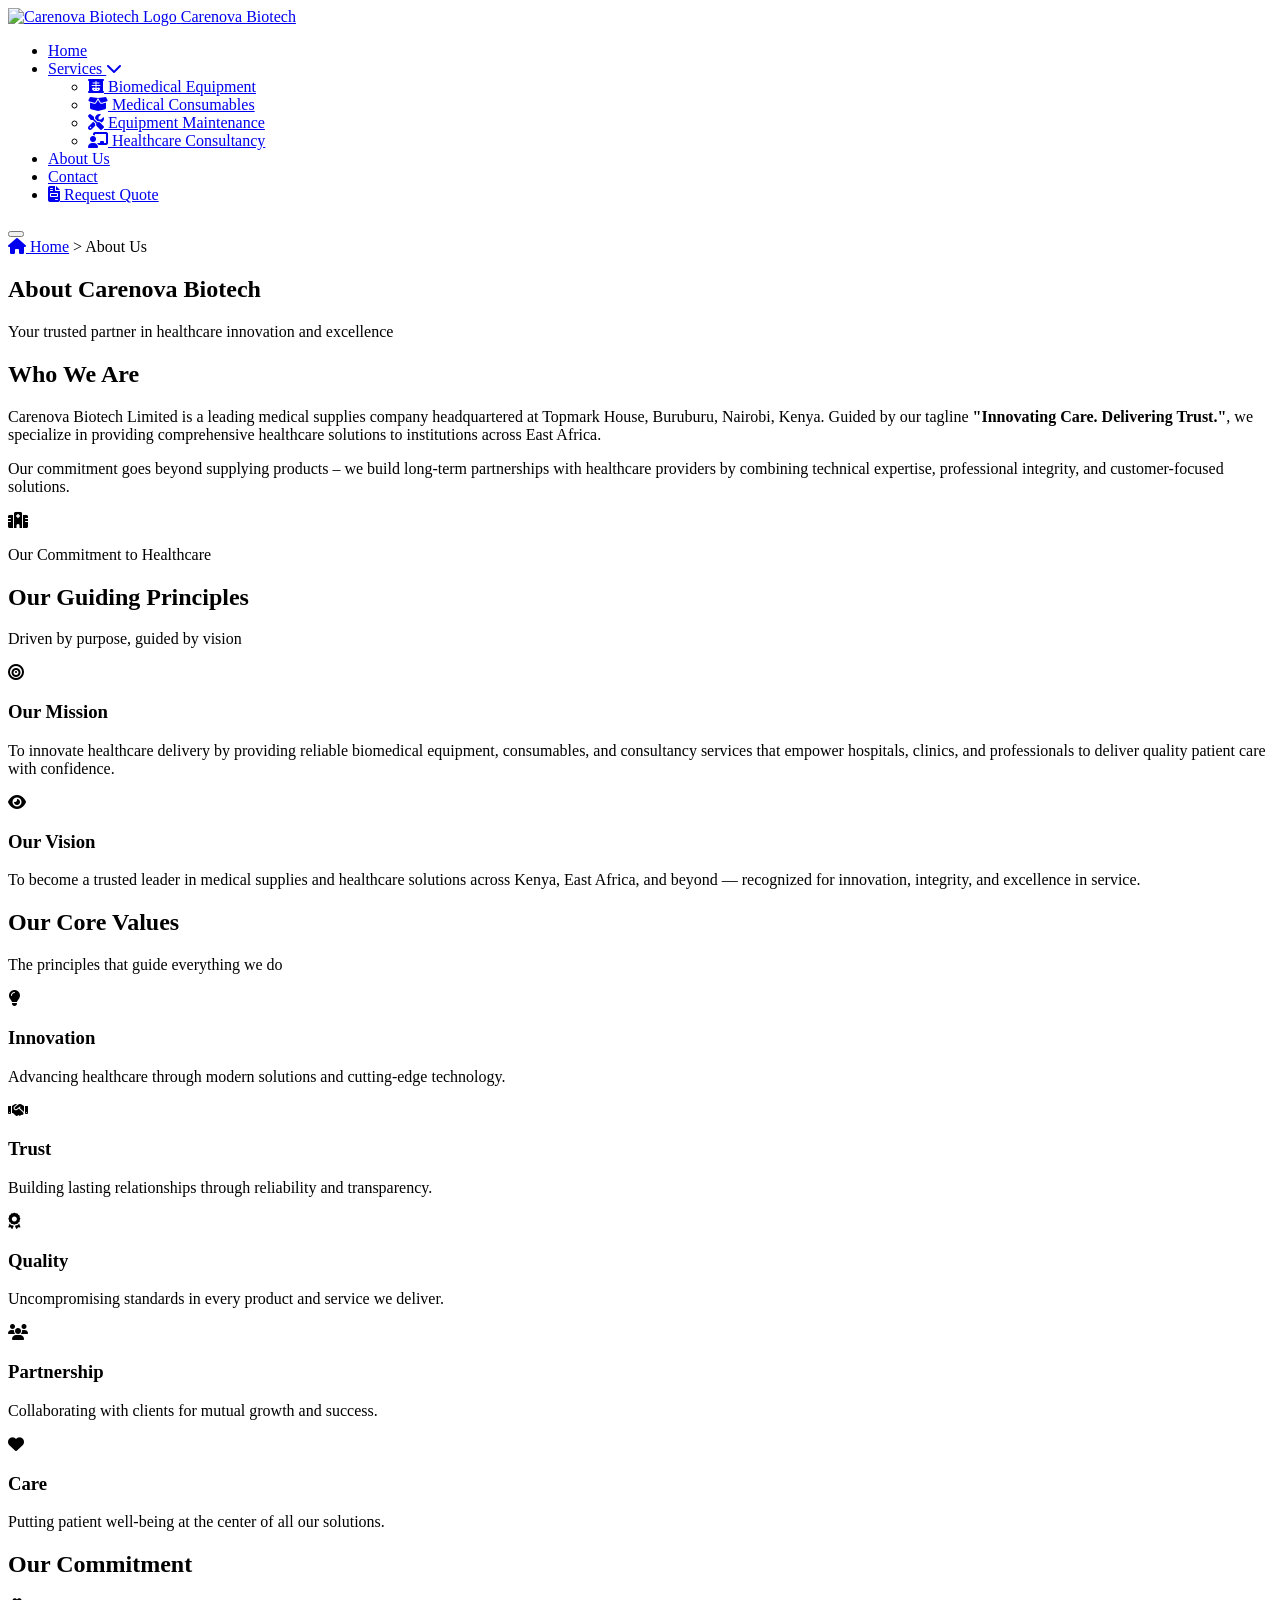
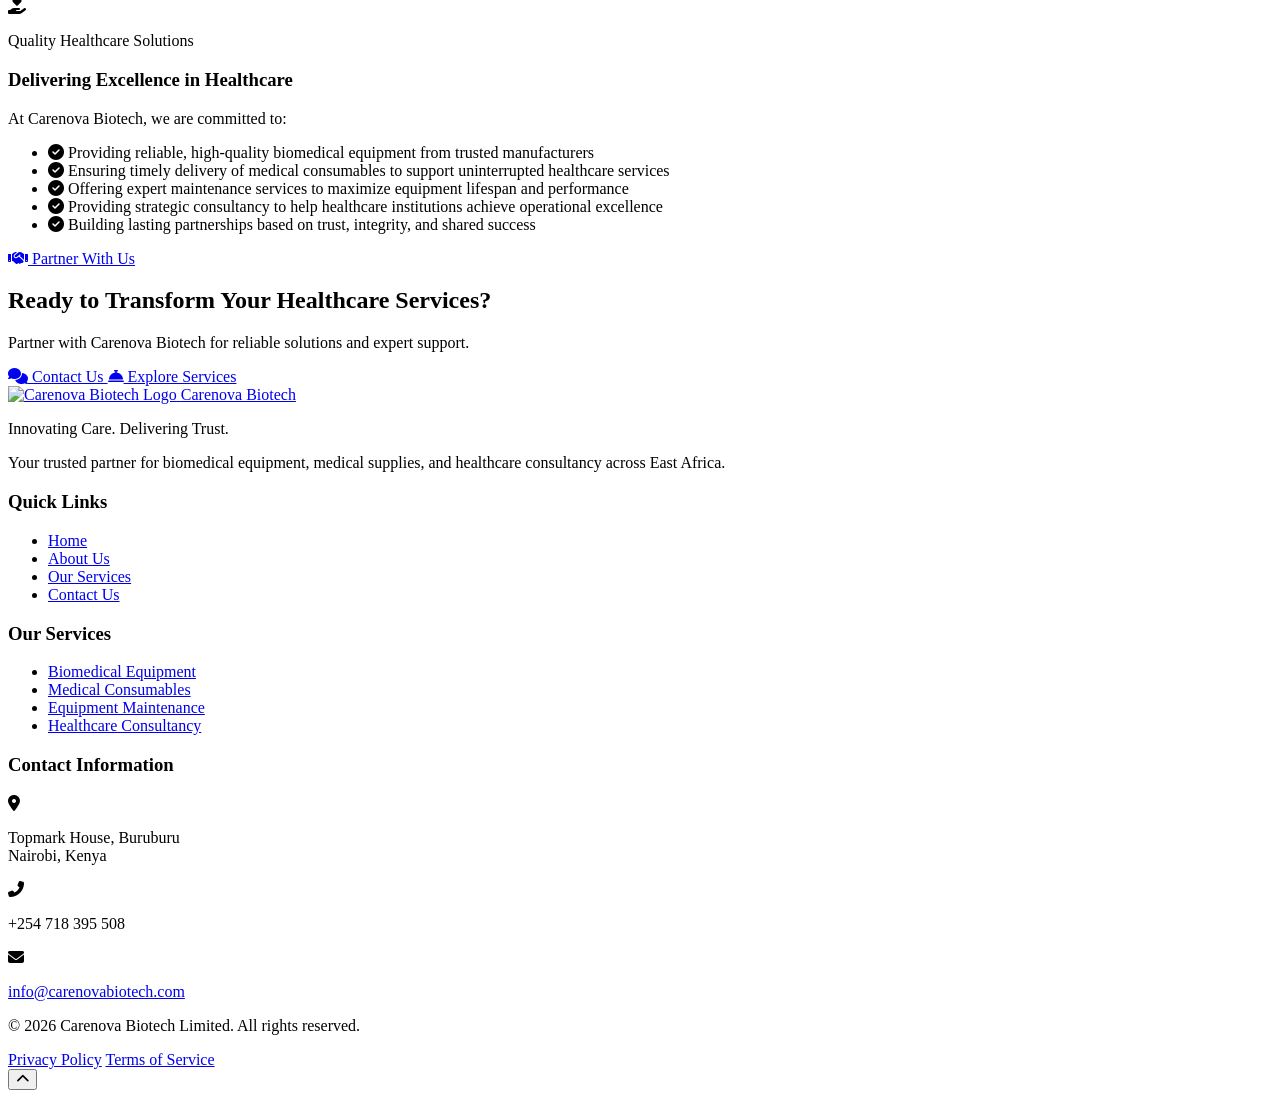
==== about.html @ 46d84566 "Add html files" ====
<!DOCTYPE html>
<html lang="en">
<head>
    <meta charset="UTF-8">
    <meta name="viewport" content="width=device-width, initial-scale=1.0">
    <title>About Us | Carenova Biotech</title>
    
    <!-- Meta Description -->
    <meta name="description" content="Learn about Carenova Biotech - Our mission, vision, values, and commitment to revolutionizing healthcare delivery in East Africa.">
    
    <!-- Favicon -->
    <link rel="icon" type="image/x-icon" href="images/logo.jpeg">
    
    <!-- Fonts -->
    <link rel="preconnect" href="https://fonts.googleapis.com">
    <link rel="preconnect" href="https://fonts.gstatic.com" crossorigin>
    <link href="https://fonts.googleapis.com/css2?family=Inter:wght@300;400;500;600;700&family=Poppins:wght@400;500;600;700&display=swap" rel="stylesheet">
    
    <!-- Font Awesome Icons -->
    <link rel="stylesheet" href="https://cdnjs.cloudflare.com/ajax/libs/font-awesome/6.4.0/css/all.min.css">
    
    <!-- CSS Files -->
    <link rel="stylesheet" href="css/style.css">
    <link rel="stylesheet" href="css/pages.css">
</head>
<body>
    <!-- ===== HEADER ===== -->
    <header class="header">
        <div class="container">
            <nav class="navbar">
                <!-- Logo -->
                <a href="index.html" class="logo">
                    <img src="images/logo.jpeg" alt="Carenova Biotech Logo" class="logo-img">
                    <span class="logo-text">Carenova Biotech</span>
                </a>
                
                <!-- Main Navigation Menu -->
                <ul class="nav-menu">
                    <li class="nav-item"><a href="index.html" class="nav-link active">Home</a></li>
                    
                    <!-- Services Dropdown -->
                    <li class="nav-item dropdown">
                        <a href="services.html" class="nav-link dropdown-toggle">
                            Services <i class="fas fa-chevron-down"></i>
                        </a>
                        <ul class="dropdown-menu">
                            <li><a href="equipment.html"><i class="fas fa-x-ray"></i> Biomedical Equipment</a></li>
                            <li><a href="consumables.html"><i class="fas fa-box-open"></i> Medical Consumables</a></li>
                            <li><a href="maintenance.html"><i class="fas fa-tools"></i> Equipment Maintenance</a></li>
                            <li><a href="consultancy.html"><i class="fas fa-chalkboard-teacher"></i> Healthcare Consultancy</a></li>
                        </ul>
                    </li>
                    
                    <li class="nav-item"><a href="about.html" class="nav-link">About Us</a></li>
                    <li class="nav-item"><a href="contact.html" class="nav-link">Contact</a></li>
                    
                    <!-- CTA Button -->
                    <li class="nav-item cta-btn">
                        <a href="contact.html#quote" class="btn btn-primary">
                            <i class="fas fa-file-invoice"></i> Request Quote
                        </a>
                    </li>
                </ul>
                
                <!-- Mobile Menu Toggle -->
                <button class="menu-toggle" aria-label="Toggle navigation">
                    <span class="menu-bar"></span>
                    <span class="menu-bar"></span>
                    <span class="menu-bar"></span>
                </button>
            </nav>
        </div>
    </header>

    <main>
        <!-- ===== BREADCRUMB ===== -->
        <nav class="breadcrumb">
            <div class="container">
                <a href="index.html"><i class="fas fa-home"></i> Home</a> &gt;
                <span>About Us</span>
            </div>
        </nav>

        <!-- ===== PAGE HERO ===== -->
        <section class="page-hero">
            <div class="container">
                <h1>About Carenova Biotech</h1>
                <p>Your trusted partner in healthcare innovation and excellence</p>
            </div>
        </section>

        <!-- ===== COMPANY OVERVIEW ===== -->
        <section class="company-overview section-padding">
            <div class="container">
                <div class="overview-content">
                    <div class="overview-text">
                        <h2>Who We Are</h2>
                        <p>
                            Carenova Biotech Limited is a leading medical supplies company headquartered at Topmark House, 
                            Buruburu, Nairobi, Kenya. Guided by our tagline <strong>"Innovating Care. Delivering Trust."</strong>, 
                            we specialize in providing comprehensive healthcare solutions to institutions across East Africa.
                        </p>
                        <p>
                            Our commitment goes beyond supplying products – we build long-term partnerships with healthcare 
                            providers by combining technical expertise, professional integrity, and customer-focused solutions.
                        </p>
                    </div>
                    <div class="overview-image">
                        <div class="image-placeholder">
                            <i class="fas fa-hospital-alt"></i>
                            <p>Our Commitment to Healthcare</p>
                        </div>
                    </div>
                </div>
            </div>
        </section>

        <!-- ===== MISSION & VISION ===== -->
        <section class="mission-vision section-padding bg-light">
            <div class="container">
                <div class="section-header">
                    <h2 class="section-title">Our Guiding Principles</h2>
                    <p class="section-subtitle">Driven by purpose, guided by vision</p>
                </div>
                
                <div class="mv-grid">
                    <div class="mv-card mission">
                        <div class="mv-icon">
                            <i class="fas fa-bullseye"></i>
                        </div>
                        <h3>Our Mission</h3>
                        <p>
                            To innovate healthcare delivery by providing reliable biomedical equipment, consumables, 
                            and consultancy services that empower hospitals, clinics, and professionals to deliver 
                            quality patient care with confidence.
                        </p>
                    </div>
                    
                    <div class="mv-card vision">
                        <div class="mv-icon">
                            <i class="fas fa-eye"></i>
                        </div>
                        <h3>Our Vision</h3>
                        <p>
                            To become a trusted leader in medical supplies and healthcare solutions across Kenya, 
                            East Africa, and beyond — recognized for innovation, integrity, and excellence in service.
                        </p>
                    </div>
                </div>
            </div>
        </section>

        <!-- ===== CORE VALUES ===== -->
        <section class="values-section section-padding">
            <div class="container">
                <div class="section-header">
                    <h2 class="section-title">Our Core Values</h2>
                    <p class="section-subtitle">The principles that guide everything we do</p>
                </div>
                
                <div class="values-grid">
                    <div class="value-card">
                        <div class="value-icon">
                            <i class="fas fa-lightbulb"></i>
                        </div>
                        <h3>Innovation</h3>
                        <p>Advancing healthcare through modern solutions and cutting-edge technology.</p>
                    </div>
                    
                    <div class="value-card">
                        <div class="value-icon">
                            <i class="fas fa-handshake"></i>
                        </div>
                        <h3>Trust</h3>
                        <p>Building lasting relationships through reliability and transparency.</p>
                    </div>
                    
                    <div class="value-card">
                        <div class="value-icon">
                            <i class="fas fa-award"></i>
                        </div>
                        <h3>Quality</h3>
                        <p>Uncompromising standards in every product and service we deliver.</p>
                    </div>
                    
                    <div class="value-card">
                        <div class="value-icon">
                            <i class="fas fa-users"></i>
                        </div>
                        <h3>Partnership</h3>
                        <p>Collaborating with clients for mutual growth and success.</p>
                    </div>
                    
                    <div class="value-card">
                        <div class="value-icon">
                            <i class="fas fa-heart"></i>
                        </div>
                        <h3>Care</h3>
                        <p>Putting patient well-being at the center of all our solutions.</p>
                    </div>
                </div>
            </div>
        </section>

        <!-- ===== OUR COMMITMENT ===== -->
        <section class="commitment section-padding bg-light">
            <div class="container">
                <div class="section-header">
                    <h2 class="section-title">Our Commitment</h2>
                </div>
                
                <div class="commitment-content">
                    <div class="commitment-image">
                        <div class="image-placeholder">
                            <i class="fas fa-hand-holding-heart"></i>
                            <p>Quality Healthcare Solutions</p>
                        </div>
                    </div>
                    
                    <div class="commitment-text">
                        <h3>Delivering Excellence in Healthcare</h3>
                        <p>At Carenova Biotech, we are committed to:</p>
                        
                        <ul class="commitment-list">
                            <li>
                                <i class="fas fa-check-circle"></i>
                                <span>Providing reliable, high-quality biomedical equipment from trusted manufacturers</span>
                            </li>
                            <li>
                                <i class="fas fa-check-circle"></i>
                                <span>Ensuring timely delivery of medical consumables to support uninterrupted healthcare services</span>
                            </li>
                            <li>
                                <i class="fas fa-check-circle"></i>
                                <span>Offering expert maintenance services to maximize equipment lifespan and performance</span>
                            </li>
                            <li>
                                <i class="fas fa-check-circle"></i>
                                <span>Providing strategic consultancy to help healthcare institutions achieve operational excellence</span>
                            </li>
                            <li>
                                <i class="fas fa-check-circle"></i>
                                <span>Building lasting partnerships based on trust, integrity, and shared success</span>
                            </li>
                        </ul>
                        
                        <a href="contact.html" class="btn btn-primary mt-3">
                            <i class="fas fa-handshake"></i> Partner With Us
                        </a>
                    </div>
                </div>
            </div>
        </section>

        <!-- ===== CTA SECTION ===== -->
        <section class="cta-section">
            <div class="container">
                <div class="cta-content">
                    <h2>Ready to Transform Your Healthcare Services?</h2>
                    <p>Partner with Carenova Biotech for reliable solutions and expert support.</p>
                    
                    <div class="cta-buttons">
                        <a href="contact.html" class="btn btn-light btn-large">
                            <i class="fas fa-comments"></i> Contact Us
                        </a>
                        <a href="services.html" class="btn btn-outline-light btn-large">
                            <i class="fas fa-concierge-bell"></i> Explore Services
                        </a>
                    </div>
                </div>
            </div>
        </section>
    </main>

    <!-- ===== FOOTER ===== -->
    <footer class="footer">
        <div class="container">
            <div class="footer-content">
                <!-- Company Info -->
                <div class="footer-brand">
                    <a href="index.html" class="logo">
                        <img src="images/logo.jpeg" alt="Carenova Biotech Logo" class="logo-img">
                        <span class="logo-text">Carenova Biotech</span>
                    </a>
                    <p class="footer-tagline">Innovating Care. Delivering Trust.</p>
                    <p class="footer-description">
                        Your trusted partner for biomedical equipment, medical supplies, and healthcare consultancy across East Africa.
                    </p>
                </div>
                
                <!-- Quick Links -->
                <div class="footer-links">
                    <h3>Quick Links</h3>
                    <ul>
                        <li><a href="index.html">Home</a></li>
                        <li><a href="about.html">About Us</a></li>
                        <li><a href="services.html">Our Services</a></li>
                        <li><a href="contact.html">Contact Us</a></li>
                    </ul>
                </div>
                
                <!-- Services Links -->
                <div class="footer-services">
                    <h3>Our Services</h3>
                    <ul>
                        <li><a href="equipment.html">Biomedical Equipment</a></li>
                        <li><a href="consumables.html">Medical Consumables</a></li>
                        <li><a href="maintenance.html">Equipment Maintenance</a></li>
                        <li><a href="consultancy.html">Healthcare Consultancy</a></li>
                    </ul>
                </div>
                
                <!-- Contact Info -->
                <div class="footer-contact">
                    <h3>Contact Information</h3>
                    <div class="contact-item">
                        <i class="fas fa-map-marker-alt"></i>
                        <p>Topmark House, Buruburu<br>Nairobi, Kenya</p>
                    </div>
                    <div class="contact-item">
                        <i class="fas fa-phone-alt"></i>
                        <p>+254 718 395 508</p>
                    </div>
                    <div class="contact-item">
                        <i class="fas fa-envelope"></i>
                        <p>
                            <a href="mailto:info@carenovabiotech.com">info@carenovabiotech.com</a>
                        </p>
                    </div>
                </div>
            </div>
            
            <!-- Footer Bottom -->
            <div class="footer-bottom">
                <p>&copy; <span id="currentYear"></span> Carenova Biotech Limited. All rights reserved.</p>
                <div class="footer-legal">
                    <a href="#">Privacy Policy</a>
                    <a href="#">Terms of Service</a>
                </div>
            </div>
        </div>
    </footer>

    <!-- Back to Top Button -->
    <button id="backToTop" class="back-to-top" aria-label="Back to top">
        <i class="fas fa-chevron-up"></i>
    </button>

    <!-- JavaScript Files -->
    <script src="js/main.js"></script>
    <script>
        // Set current year in footer
        document.getElementById('currentYear').textContent = new Date().getFullYear();
    </script>
</body>
</html>
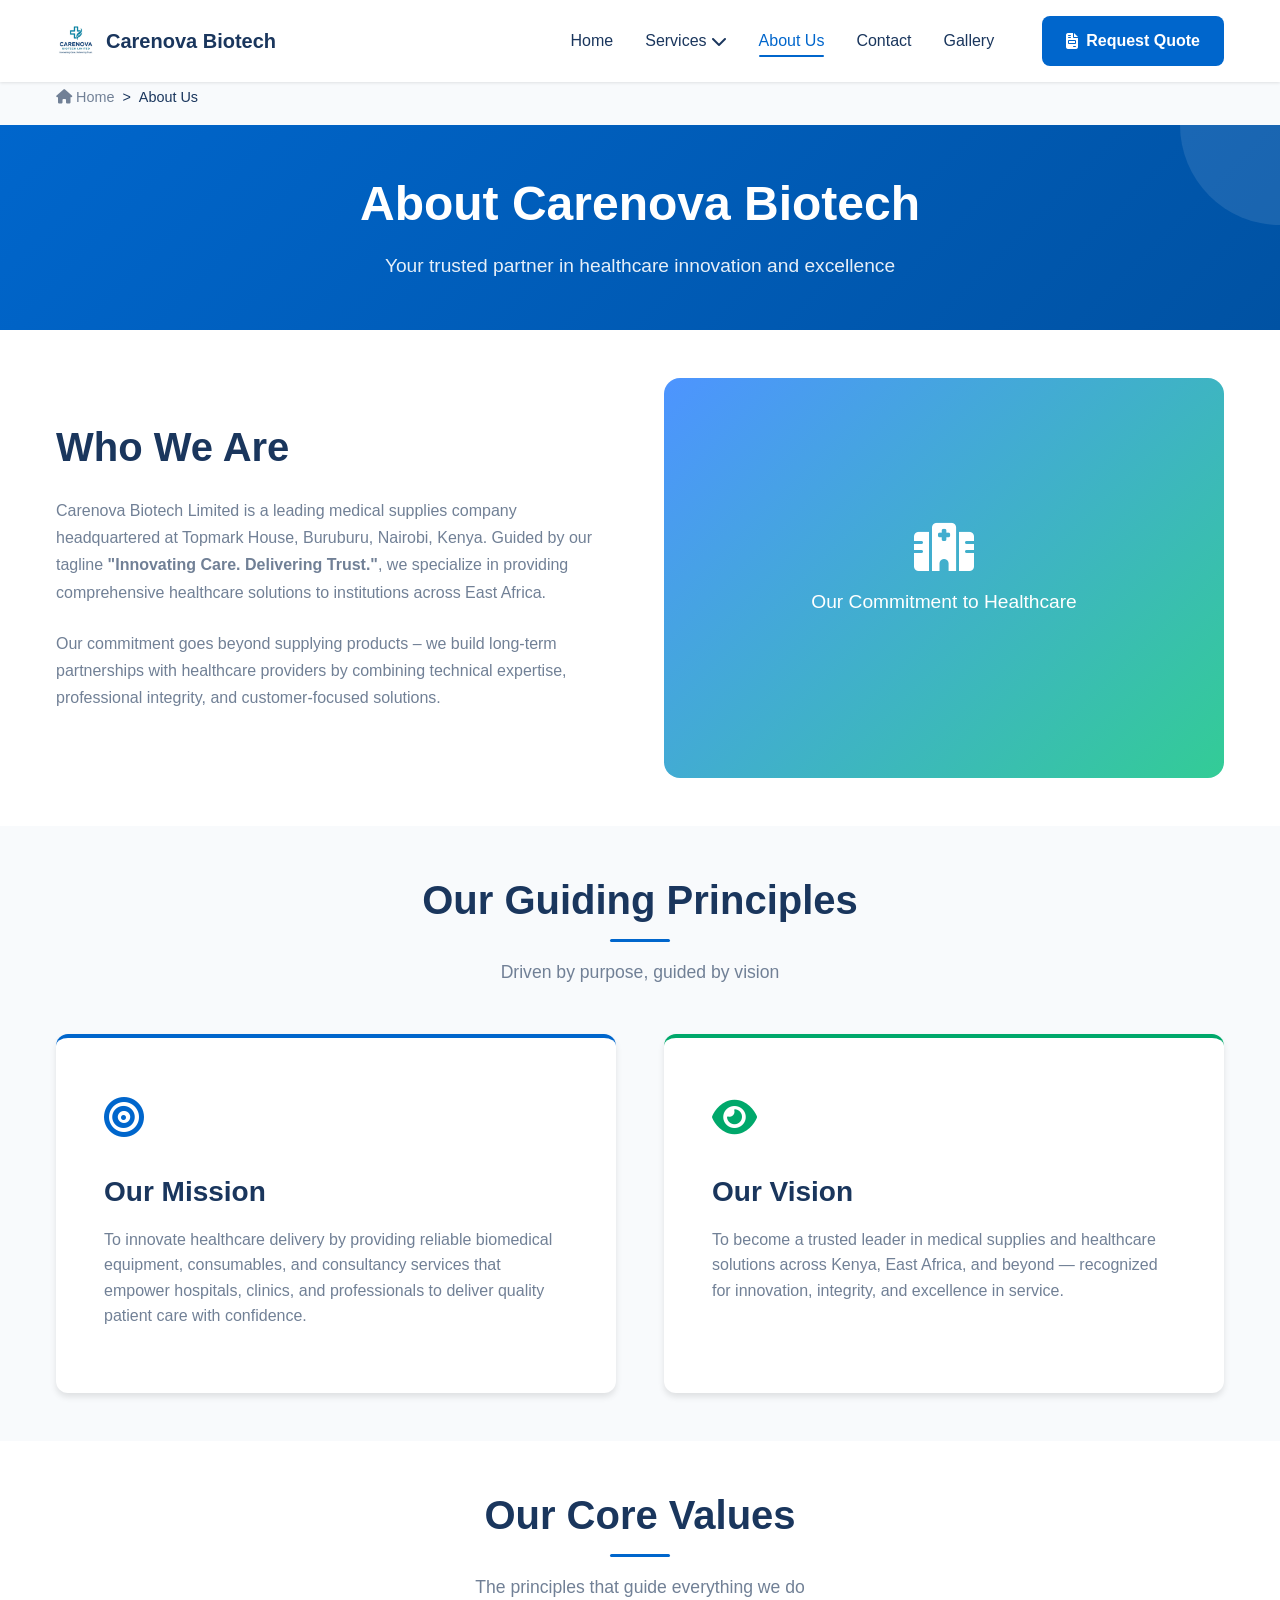
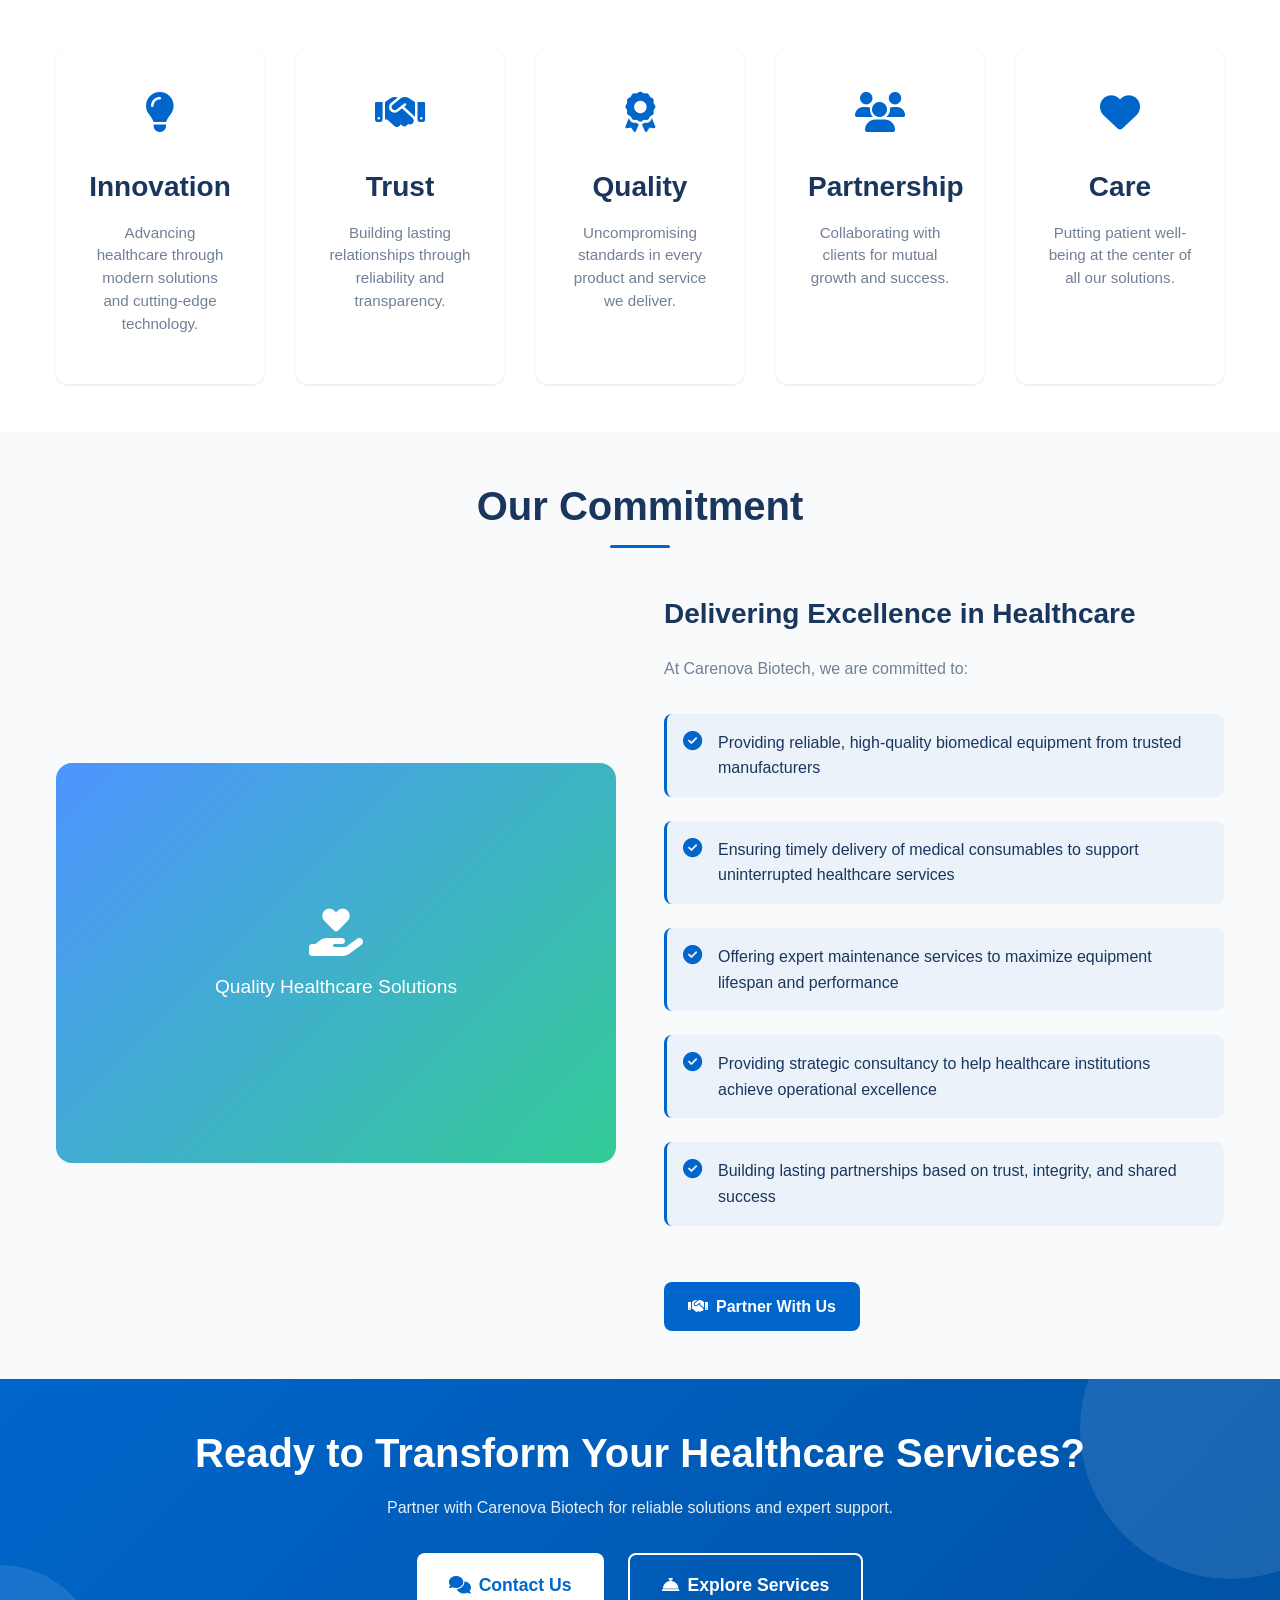
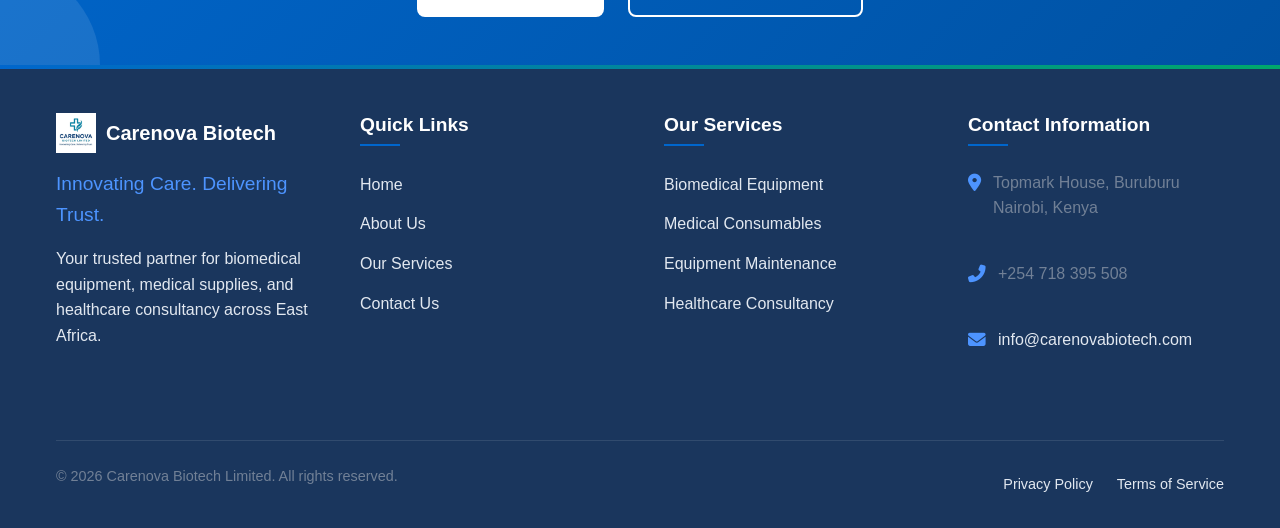
==== commit 1dd9784e: "Add and commit Html documents" ====
--- a/about.html
+++ b/about.html
@@ -53,6 +53,7 @@
                     
                     <li class="nav-item"><a href="about.html" class="nav-link">About Us</a></li>
                     <li class="nav-item"><a href="contact.html" class="nav-link">Contact</a></li>
+                    <li class="nav-item"><a href="gallery.html" class="nav-link">Gallery</a></li>
                     
                     <!-- CTA Button -->
                     <li class="nav-item cta-btn">
--- a/css/style.css
+++ b/css/style.css
@@ -0,0 +1,1321 @@
+/* ===== CSS RESET & GLOBAL STYLES ===== */
+* {
+    margin: 0;
+    padding: 0;
+    box-sizing: border-box;
+}
+
+:root {
+    /* Primary Colors (Medical/Healthcare theme) */
+    --primary: #0066cc;       /* Trust Blue - Medical */
+    --primary-dark: #0052a3;
+    --primary-light: #4d94ff;
+    --primary-rgb: 0, 102, 204;
+    
+    /* Secondary Colors */
+    --secondary: #00a86b;     /* Healthcare Green */
+    --secondary-dark: #008c5a;
+    --secondary-light: #33cc96;
+    
+    /* Neutral Colors */
+    --dark: #1a365d;
+    --dark-light: #2d3748;
+    --light: #f8fafc;
+    --gray: #718096;
+    --gray-light: #e2e8f0;
+    --gray-lighter: #f7fafc;
+    --white: #ffffff;
+    --black: #000000;
+    
+    /* Accent Colors */
+    --accent: #d64545;        /* Emergency/Alert Red */
+    --accent-light: #ff6b6b;
+    --warning: #f59e0b;       /* Warning Amber */
+    --success: #10b981;       /* Success Green */
+    
+    /* Typography */
+    --font-heading: 'Poppins', sans-serif;
+    --font-body: 'Inter', sans-serif;
+    
+    /* Spacing */
+    --spacing-xs: 0.5rem;     /* 8px */
+    --spacing-sm: 1rem;       /* 16px */
+    --spacing-md: 1.5rem;     /* 24px */
+    --spacing-lg: 2rem;       /* 32px */
+    --spacing-xl: 3rem;       /* 48px */
+    --spacing-2xl: 4rem;      /* 64px */
+    
+    /* Border Radius */
+    --radius-sm: 4px;
+    --radius-md: 8px;
+    --radius-lg: 12px;
+    --radius-xl: 16px;
+    --radius-round: 50%;
+    
+    /* Shadows */
+    --shadow-sm: 0 1px 3px rgba(0, 0, 0, 0.1);
+    --shadow-md: 0 4px 6px rgba(0, 0, 0, 0.1);
+    --shadow-lg: 0 10px 25px rgba(0, 0, 0, 0.1);
+    --shadow-xl: 0 20px 40px rgba(0, 0, 0, 0.15);
+    
+    /* Transitions */
+    --transition-fast: 0.2s ease;
+    --transition: 0.3s ease;
+    --transition-slow: 0.5s ease;
+    
+    /* Z-index layers */
+    --z-dropdown: 1000;
+    --z-sticky: 1020;
+    --z-fixed: 1030;
+    --z-modal: 1040;
+    --z-popover: 1050;
+    --z-tooltip: 1060;
+}
+
+html {
+    scroll-behavior: smooth;
+    font-size: 16px;
+}
+
+body {
+    font-family: var(--font-body);
+    line-height: 1.6;
+    color: var(--dark);
+    background-color: var(--white);
+    overflow-x: hidden;
+    -webkit-font-smoothing: antialiased;
+    -moz-osx-font-smoothing: grayscale;
+}
+
+.container {
+    width: 100%;
+    max-width: 1200px;
+    margin: 0 auto;
+    padding: 0 var(--spacing-sm);
+}
+
+/* ===== TYPOGRAPHY ===== */
+h1, h2, h3, h4, h5, h6 {
+    font-family: var(--font-heading);
+    font-weight: 600;
+    line-height: 1.3;
+    margin-bottom: var(--spacing-sm);
+    color: var(--dark);
+}
+
+h1 {
+    font-size: 3rem;
+    font-weight: 700;
+}
+
+h2 {
+    font-size: 2.5rem;
+}
+
+h3 {
+    font-size: 1.75rem;
+}
+
+h4 {
+    font-size: 1.25rem;
+}
+
+h5 {
+    font-size: 1.125rem;
+}
+
+p {
+    margin-bottom: var(--spacing-sm);
+    color: var(--gray);
+}
+
+a {
+    color: var(--primary);
+    text-decoration: none;
+    transition: var(--transition);
+}
+
+a:hover {
+    color: var(--primary-dark);
+}
+
+.text-center {
+    text-align: center;
+}
+
+.text-left {
+    text-align: left;
+}
+
+.text-right {
+    text-align: right;
+}
+
+.text-sm {
+    font-size: 0.875rem;
+}
+
+.text-lg {
+    font-size: 1.125rem;
+}
+
+.text-xl {
+    font-size: 1.25rem;
+}
+
+.text-primary {
+    color: var(--primary);
+}
+
+.text-secondary {
+    color: var(--secondary);
+}
+
+.text-dark {
+    color: var(--dark);
+}
+
+.text-light {
+    color: var(--light);
+}
+
+.text-gray {
+    color: var(--gray);
+}
+
+.text-white {
+    color: var(--white);
+}
+
+.font-bold {
+    font-weight: 700;
+}
+
+.font-semibold {
+    font-weight: 600;
+}
+
+.font-medium {
+    font-weight: 500;
+}
+
+/* ===== BUTTONS ===== */
+.btn {
+    display: inline-flex;
+    align-items: center;
+    justify-content: center;
+    gap: 8px;
+    padding: 12px 24px;
+    border-radius: var(--radius-md);
+    font-family: var(--font-heading);
+    font-weight: 600;
+    font-size: 1rem;
+    cursor: pointer;
+    border: none;
+    transition: var(--transition);
+    text-align: center;
+    white-space: nowrap;
+}
+
+.btn-primary {
+    background-color: var(--primary);
+    color: var(--white);
+}
+
+.btn-primary:hover {
+    background-color: var(--primary-dark);
+    color: var(--white);
+    transform: translateY(-2px);
+    box-shadow: var(--shadow-md);
+}
+
+.btn-secondary {
+    background-color: var(--secondary);
+    color: var(--white);
+}
+
+.btn-secondary:hover {
+    background-color: var(--secondary-dark);
+    color: var(--white);
+    transform: translateY(-2px);
+    box-shadow: var(--shadow-md);
+}
+
+.btn-outline {
+    background-color: transparent;
+    color: var(--primary);
+    border: 2px solid var(--primary);
+}
+
+.btn-outline:hover {
+    background-color: var(--primary);
+    color: var(--white);
+    transform: translateY(-2px);
+}
+
+.btn-outline-light {
+    background-color: transparent;
+    color: var(--white);
+    border: 2px solid var(--white);
+}
+
+.btn-outline-light:hover {
+    background-color: var(--white);
+    color: var(--primary);
+}
+
+.btn-light {
+    background-color: var(--white);
+    color: var(--primary);
+}
+
+.btn-light:hover {
+    background-color: var(--gray-lighter);
+    color: var(--primary-dark);
+    transform: translateY(-2px);
+}
+
+.btn-large {
+    padding: 16px 32px;
+    font-size: 1.1rem;
+}
+
+.btn-small {
+    padding: 8px 16px;
+    font-size: 0.875rem;
+}
+
+.btn-full {
+    width: 100%;
+}
+
+.btn-sm {
+    padding: 8px 16px;
+    font-size: 0.875rem;
+}
+
+/* ===== HEADER & NAVIGATION ===== */
+.header {
+    position: fixed;
+    top: 0;
+    left: 0;
+    width: 100%;
+    z-index: var(--z-fixed);
+    background-color: var(--white);
+    box-shadow: var(--shadow-sm);
+    padding: 1rem 0;
+    transition: var(--transition);
+}
+
+.header.scrolled {
+    padding: 0.75rem 0;
+    box-shadow: var(--shadow-md);
+}
+
+.navbar {
+    display: flex;
+    justify-content: space-between;
+    align-items: center;
+    position: relative;
+}
+
+.logo {
+    display: flex;
+    align-items: center;
+    gap: 10px;
+    font-family: var(--font-heading);
+    font-weight: 700;
+    font-size: 1.5rem;
+    color: var(--dark);
+    z-index: var(--z-fixed);
+}
+
+.logo-img {
+    height: 40px;
+    width: auto;
+    object-fit: contain;
+}
+
+.logo-text {
+    font-size: 1.25rem;
+}
+
+.nav-menu {
+    display: flex;
+    list-style: none;
+    gap: var(--spacing-lg);
+    align-items: center;
+    margin: 0;
+    padding: 0;
+}
+
+.nav-link {
+    font-weight: 500;
+    color: var(--dark);
+    padding: 8px 0;
+    position: relative;
+    transition: var(--transition);
+}
+
+.nav-link:hover,
+.nav-link.active {
+    color: var(--primary);
+}
+
+.nav-link.active::after {
+    content: '';
+    position: absolute;
+    bottom: 0;
+    left: 0;
+    width: 100%;
+    height: 2px;
+    background-color: var(--primary);
+    border-radius: 2px;
+}
+
+/* Dropdown Menu */
+.dropdown {
+    position: relative;
+}
+
+.dropdown-toggle {
+    display: flex;
+    align-items: center;
+    gap: 4px;
+}
+
+.dropdown-menu {
+    position: absolute;
+    top: 100%;
+    left: 0;
+    background-color: var(--white);
+    min-width: 220px;
+    box-shadow: var(--shadow-lg);
+    border-radius: var(--radius-md);
+    padding: var(--spacing-sm) 0;
+    opacity: 0;
+    visibility: hidden;
+    transform: translateY(-10px);
+    transition: all var(--transition);
+    z-index: var(--z-dropdown);
+    list-style: none;
+}
+
+.dropdown:hover .dropdown-menu {
+    opacity: 1;
+    visibility: visible;
+    transform: translateY(0);
+}
+
+.dropdown-menu li {
+    padding: 0;
+}
+
+.dropdown-menu a {
+    display: flex;
+    align-items: center;
+    gap: 10px;
+    padding: 10px var(--spacing-md);
+    color: var(--dark);
+    transition: var(--transition);
+    font-weight: 500;
+}
+
+.dropdown-menu a:hover {
+    background-color: var(--light);
+    color: var(--primary);
+    padding-left: calc(var(--spacing-md) + 5px);
+}
+
+.cta-btn {
+    margin-left: var(--spacing-sm);
+}
+
+/* Mobile Menu Toggle */
+.menu-toggle {
+    display: none;
+    background: none;
+    border: none;
+    cursor: pointer;
+    padding: 8px;
+    z-index: var(--z-fixed);
+}
+
+.menu-bar {
+    display: block;
+    width: 25px;
+    height: 3px;
+    background-color: var(--dark);
+    margin: 5px 0;
+    border-radius: 2px;
+    transition: var(--transition);
+}
+
+.menu-toggle.active .menu-bar:nth-child(1) {
+    transform: rotate(45deg) translate(6px, 6px);
+}
+
+.menu-toggle.active .menu-bar:nth-child(2) {
+    opacity: 0;
+}
+
+.menu-toggle.active .menu-bar:nth-child(3) {
+    transform: rotate(-45deg) translate(7px, -6px);
+}
+
+/* ===== HERO SECTION ===== */
+.hero {
+    padding: 10rem 0 5rem;
+    background: linear-gradient(135deg, #f0f7ff 0%, #e6f0ff 100%);
+    overflow: hidden;
+    position: relative;
+}
+
+.hero .container {
+    display: flex;
+    align-items: center;
+    justify-content: space-between;
+    gap: var(--spacing-xl);
+    position: relative;
+    z-index: 1;
+}
+
+.hero-content {
+    flex: 1;
+    max-width: 600px;
+}
+
+.hero-title {
+    font-size: 3.5rem;
+    margin-bottom: var(--spacing-sm);
+    color: var(--dark);
+    line-height: 1.2;
+}
+
+.hero-subtitle {
+    font-size: 1.25rem;
+    color: var(--dark-light);
+    margin-bottom: var(--spacing-lg);
+    line-height: 1.6;
+}
+
+.hero-buttons {
+    display: flex;
+    gap: var(--spacing-sm);
+    flex-wrap: wrap;
+    margin-bottom: var(--spacing-lg);
+}
+
+.hero-image {
+    flex: 1;
+    display: flex;
+    justify-content: center;
+    align-items: center;
+}
+
+.image-placeholder {
+    width: 100%;
+    height: 400px;
+    background: linear-gradient(135deg, var(--primary-light) 0%, var(--secondary-light) 100%);
+    border-radius: var(--radius-xl);
+    display: flex;
+    flex-direction: column;
+    justify-content: center;
+    align-items: center;
+    color: var(--white);
+    font-size: 3rem;
+}
+
+.image-placeholder p {
+    margin-top: var(--spacing-sm);
+    font-size: 1.2rem;
+    color: var(--white);
+}
+
+.image-placeholder.small {
+    height: 200px;
+    font-size: 2rem;
+}
+
+.hero-image-placeholder {
+    box-shadow: var(--shadow-xl);
+}
+
+.trust-indicators {
+    display: flex;
+    gap: var(--spacing-lg);
+    flex-wrap: wrap;
+    margin-top: var(--spacing-xl);
+}
+
+.trust-item {
+    display: flex;
+    align-items: center;
+    gap: 8px;
+    font-weight: 500;
+    color: var(--dark);
+}
+
+.trust-item i {
+    color: var(--primary);
+    font-size: 1.2rem;
+}
+
+/* ===== SECTIONS ===== */
+.section-padding {
+    padding: var(--spacing-xl) 0;
+}
+
+.section-header {
+    margin-bottom: var(--spacing-xl);
+}
+
+.section-title {
+    text-align: center;
+    margin-bottom: var(--spacing-sm);
+    color: var(--dark);
+    position: relative;
+    padding-bottom: var(--spacing-sm);
+}
+
+.section-title::after {
+    content: '';
+    position: absolute;
+    bottom: 0;
+    left: 50%;
+    transform: translateX(-50%);
+    width: 60px;
+    height: 3px;
+    background-color: var(--primary);
+    border-radius: 2px;
+}
+
+.section-subtitle {
+    text-align: center;
+    color: var(--gray);
+    font-size: 1.1rem;
+    max-width: 700px;
+    margin: 0 auto;
+    line-height: 1.6;
+}
+
+/* Background Utilities */
+.bg-light {
+    background-color: var(--light);
+}
+
+.bg-primary {
+    background-color: var(--primary);
+    color: var(--white);
+}
+
+.bg-dark {
+    background-color: var(--dark);
+    color: var(--white);
+}
+
+/* ===== CTA SECTION ===== */
+.cta-section {
+    background: linear-gradient(135deg, var(--primary) 0%, var(--primary-dark) 100%);
+    color: var(--white);
+    padding: var(--spacing-xl) 0;
+    text-align: center;
+    position: relative;
+    overflow: hidden;
+}
+
+.cta-section::before {
+    content: '';
+    position: absolute;
+    top: 0;
+    right: 0;
+    width: 300px;
+    height: 300px;
+    background: rgba(255, 255, 255, 0.1);
+    border-radius: 50%;
+    transform: translate(100px, -100px);
+}
+
+.cta-section::after {
+    content: '';
+    position: absolute;
+    bottom: 0;
+    left: 0;
+    width: 200px;
+    height: 200px;
+    background: rgba(255, 255, 255, 0.1);
+    border-radius: 50%;
+    transform: translate(-100px, 100px);
+}
+
+.cta-content {
+    position: relative;
+    z-index: 1;
+}
+
+.cta-content h2 {
+    color: var(--white);
+    margin-bottom: var(--spacing-sm);
+}
+
+.cta-content p {
+    color: rgba(255, 255, 255, 0.9);
+    margin-bottom: var(--spacing-lg);
+    max-width: 700px;
+    margin-left: auto;
+    margin-right: auto;
+}
+
+.cta-buttons {
+    display: flex;
+    gap: var(--spacing-md);
+    justify-content: center;
+    margin-top: var(--spacing-lg);
+    flex-wrap: wrap;
+}
+
+.cta-contact-info {
+    display: grid;
+    grid-template-columns: repeat(auto-fit, minmax(200px, 1fr));
+    gap: var(--spacing-lg);
+    margin: var(--spacing-xl) auto;
+    max-width: 800px;
+}
+
+.contact-info-item {
+    display: flex;
+    align-items: center;
+    gap: var(--spacing-md);
+    text-align: left;
+    background: rgba(255, 255, 255, 0.1);
+    padding: var(--spacing-md);
+    border-radius: var(--radius-lg);
+    backdrop-filter: blur(10px);
+}
+
+.contact-info-item i {
+    font-size: 2rem;
+    color: var(--white);
+}
+
+.contact-info-item h4 {
+    color: var(--white);
+    margin-bottom: 4px;
+}
+
+.contact-info-item p {
+    color: rgba(255, 255, 255, 0.9);
+    margin: 0;
+}
+
+/* ===== FOOTER ===== */
+.footer {
+    background-color: var(--dark);
+    color: var(--white);
+    padding: var(--spacing-xl) 0 var(--spacing-md);
+    position: relative;
+}
+
+.footer::before {
+    content: '';
+    position: absolute;
+    top: 0;
+    left: 0;
+    right: 0;
+    height: 4px;
+    background: linear-gradient(90deg, var(--primary) 0%, var(--secondary) 100%);
+}
+
+.footer-content {
+    display: grid;
+    grid-template-columns: repeat(auto-fit, minmax(200px, 1fr));
+    gap: var(--spacing-xl);
+    margin-bottom: var(--spacing-xl);
+}
+
+.footer-brand .logo {
+    color: var(--white);
+    margin-bottom: var(--spacing-sm);
+}
+
+.footer-tagline {
+    font-size: 1.2rem;
+    color: var(--primary-light);
+    margin-bottom: var(--spacing-sm);
+    font-weight: 500;
+}
+
+.footer-description {
+    color: var(--gray-light);
+    margin-bottom: var(--spacing-md);
+    line-height: 1.6;
+}
+
+.social-links {
+    display: flex;
+    gap: var(--spacing-sm);
+    margin-top: var(--spacing-md);
+}
+
+.social-links a {
+    display: inline-flex;
+    align-items: center;
+    justify-content: center;
+    width: 40px;
+    height: 40px;
+    background: rgba(255, 255, 255, 0.1);
+    border-radius: var(--radius-round);
+    color: var(--white);
+    font-size: 1.2rem;
+    transition: var(--transition);
+}
+
+.social-links a:hover {
+    background: var(--primary);
+    transform: translateY(-3px);
+}
+
+.footer-links h3,
+.footer-services h3,
+.footer-contact h3 {
+    color: var(--white);
+    margin-bottom: var(--spacing-md);
+    font-size: 1.2rem;
+    position: relative;
+    padding-bottom: 8px;
+}
+
+.footer-links h3::after,
+.footer-services h3::after,
+.footer-contact h3::after {
+    content: '';
+    position: absolute;
+    bottom: 0;
+    left: 0;
+    width: 40px;
+    height: 2px;
+    background-color: var(--primary);
+}
+
+.footer-links ul,
+.footer-services ul {
+    list-style: none;
+    padding: 0;
+    margin: 0;
+}
+
+.footer-links li,
+.footer-services li {
+    margin-bottom: 10px;
+}
+
+.footer-links a,
+.footer-services a {
+    color: var(--gray-light);
+    display: inline-block;
+    padding: 2px 0;
+    transition: var(--transition);
+}
+
+.footer-links a:hover,
+.footer-services a:hover {
+    color: var(--primary-light);
+    padding-left: 5px;
+}
+
+.footer-contact .contact-item {
+    display: flex;
+    align-items: flex-start;
+    gap: 12px;
+    margin-bottom: var(--spacing-md);
+    color: var(--gray-light);
+}
+
+.footer-contact .contact-item i {
+    color: var(--primary-light);
+    margin-top: 4px;
+    font-size: 1.1rem;
+}
+
+.footer-contact .contact-item a {
+    color: var(--gray-light);
+}
+
+.footer-contact .contact-item a:hover {
+    color: var(--primary-light);
+}
+
+.footer-bottom {
+    padding-top: var(--spacing-md);
+    border-top: 1px solid rgba(255, 255, 255, 0.1);
+    display: flex;
+    justify-content: space-between;
+    align-items: center;
+    flex-wrap: wrap;
+    gap: var(--spacing-sm);
+    color: var(--gray-light);
+    font-size: 0.9rem;
+}
+
+.footer-legal {
+    display: flex;
+    gap: var(--spacing-md);
+}
+
+.footer-legal a {
+    color: var(--gray-light);
+}
+
+.footer-legal a:hover {
+    color: var(--primary-light);
+}
+
+/* ===== BACK TO TOP BUTTON ===== */
+.back-to-top {
+    position: fixed;
+    bottom: 30px;
+    right: 30px;
+    width: 50px;
+    height: 50px;
+    background-color: var(--primary);
+    color: var(--white);
+    border: none;
+    border-radius: var(--radius-round);
+    cursor: pointer;
+    display: none;
+    align-items: center;
+    justify-content: center;
+    font-size: 1.2rem;
+    z-index: var(--z-tooltip);
+    box-shadow: var(--shadow-md);
+    transition: var(--transition);
+}
+
+.back-to-top:hover {
+    background-color: var(--primary-dark);
+    transform: translateY(-5px);
+    box-shadow: var(--shadow-lg);
+}
+
+/* ===== BREADCRUMB ===== */
+.breadcrumb {
+    background-color: var(--light);
+    padding: var(--spacing-sm) 0;
+    font-size: 0.9rem;
+    margin-top: 70px;
+}
+
+.breadcrumb .container {
+    display: flex;
+    align-items: center;
+    gap: 8px;
+}
+
+.breadcrumb a {
+    color: var(--gray);
+    display: inline-flex;
+    align-items: center;
+    gap: 4px;
+}
+
+.breadcrumb a:hover {
+    color: var(--primary);
+}
+
+.breadcrumb span {
+    color: var(--dark);
+    font-weight: 500;
+}
+
+/* ===== PAGE HERO ===== */
+.page-hero {
+    background: linear-gradient(135deg, var(--primary) 0%, var(--primary-dark) 100%);
+    color: var(--white);
+    padding: var(--spacing-xl) 0;
+    text-align: center;
+    position: relative;
+    overflow: hidden;
+}
+
+.page-hero::before {
+    content: '';
+    position: absolute;
+    top: 0;
+    right: 0;
+    width: 200px;
+    height: 200px;
+    background: rgba(255, 255, 255, 0.1);
+    border-radius: 50%;
+    transform: translate(100px, -100px);
+}
+
+.page-hero h1 {
+    color: var(--white);
+    margin-bottom: var(--spacing-sm);
+    position: relative;
+    z-index: 1;
+}
+
+.page-hero p {
+    color: rgba(255, 255, 255, 0.9);
+    font-size: 1.2rem;
+    max-width: 700px;
+    margin: 0 auto;
+    position: relative;
+    z-index: 1;
+}
+
+/* Page-specific hero backgrounds */
+.equipment-hero {
+    background: linear-gradient(135deg, #0066cc 0%, #004d99 100%);
+}
+
+.consumables-hero {
+    background: linear-gradient(135deg, #00a86b 0%, #008c5a 100%);
+}
+
+.maintenance-hero {
+    background: linear-gradient(135deg, #f59e0b 0%, #d97706 100%);
+}
+
+.consultancy-hero {
+    background: linear-gradient(135deg, #8b5cf6 0%, #7c3aed 100%);
+}
+
+.contact-hero {
+    background: linear-gradient(135deg, #1a365d 0%, #2d3748 100%);
+}
+
+/* ===== UTILITY CLASSES ===== */
+.mt-1 { margin-top: var(--spacing-xs); }
+.mt-2 { margin-top: var(--spacing-sm); }
+.mt-3 { margin-top: var(--spacing-md); }
+.mt-4 { margin-top: var(--spacing-lg); }
+.mt-5 { margin-top: var(--spacing-xl); }
+
+.mb-1 { margin-bottom: var(--spacing-xs); }
+.mb-2 { margin-bottom: var(--spacing-sm); }
+.mb-3 { margin-bottom: var(--spacing-md); }
+.mb-4 { margin-bottom: var(--spacing-lg); }
+.mb-5 { margin-bottom: var(--spacing-xl); }
+
+.mx-auto { margin-left: auto; margin-right: auto; }
+
+.p-1 { padding: var(--spacing-xs); }
+.p-2 { padding: var(--spacing-sm); }
+.p-3 { padding: var(--spacing-md); }
+.p-4 { padding: var(--spacing-lg); }
+.p-5 { padding: var(--spacing-xl); }
+
+.w-full { width: 100%; }
+.w-auto { width: auto; }
+
+.h-full { height: 100%; }
+.h-auto { height: auto; }
+
+.d-flex { display: flex; }
+.d-block { display: block; }
+.d-inline { display: inline; }
+.d-inline-block { display: inline-block; }
+.d-none { display: none; }
+
+.flex-column { flex-direction: column; }
+.flex-wrap { flex-wrap: wrap; }
+.flex-nowrap { flex-wrap: nowrap; }
+
+.align-items-center { align-items: center; }
+.align-items-start { align-items: flex-start; }
+.align-items-end { align-items: flex-end; }
+
+.justify-content-center { justify-content: center; }
+.justify-content-start { justify-content: flex-start; }
+.justify-content-end { justify-content: flex-end; }
+.justify-content-between { justify-content: space-between; }
+.justify-content-around { justify-content: space-around; }
+
+.gap-1 { gap: var(--spacing-xs); }
+.gap-2 { gap: var(--spacing-sm); }
+.gap-3 { gap: var(--spacing-md); }
+.gap-4 { gap: var(--spacing-lg); }
+.gap-5 { gap: var(--spacing-xl); }
+
+/* ===== FORMS ===== */
+.form-group {
+    margin-bottom: var(--spacing-md);
+}
+
+.form-group label {
+    display: block;
+    margin-bottom: 8px;
+    font-weight: 500;
+    color: var(--dark);
+    font-size: 0.95rem;
+}
+
+.form-group input,
+.form-group select,
+.form-group textarea {
+    width: 100%;
+    padding: 12px 16px;
+    border: 1px solid var(--gray-light);
+    border-radius: var(--radius-md);
+    font-family: var(--font-body);
+    font-size: 1rem;
+    transition: var(--transition);
+    background-color: var(--white);
+    color: var(--dark);
+}
+
+.form-group input:focus,
+.form-group select:focus,
+.form-group textarea:focus {
+    outline: none;
+    border-color: var(--primary);
+    box-shadow: 0 0 0 3px rgba(var(--primary-rgb), 0.1);
+}
+
+.form-group textarea {
+    resize: vertical;
+    min-height: 120px;
+}
+
+.form-row {
+    display: grid;
+    grid-template-columns: repeat(auto-fit, minmax(250px, 1fr));
+    gap: var(--spacing-md);
+}
+
+.form-submit {
+    margin-top: var(--spacing-lg);
+}
+
+.form-note {
+    margin-top: var(--spacing-sm);
+    color: var(--gray);
+    font-size: 0.875rem;
+}
+
+.radio-group {
+    display: flex;
+    flex-wrap: wrap;
+    gap: var(--spacing-md);
+}
+
+.radio-group label {
+    display: flex;
+    align-items: center;
+    gap: 8px;
+    cursor: pointer;
+    font-weight: normal;
+}
+
+.radio-group input[type="radio"] {
+    width: auto;
+    margin: 0;
+}
+
+/* ===== RESPONSIVE DESIGN ===== */
+@media (max-width: 1200px) {
+    .container {
+        max-width: 960px;
+    }
+}
+
+@media (max-width: 992px) {
+    .container {
+        max-width: 720px;
+    }
+    
+    .hero .container {
+        flex-direction: column;
+        text-align: center;
+    }
+    
+    .hero-content {
+        max-width: 100%;
+    }
+    
+    .hero-title {
+        font-size: 2.8rem;
+    }
+    
+    .hero-subtitle {
+        font-size: 1.1rem;
+    }
+    
+    .hero-buttons {
+        justify-content: center;
+    }
+    
+    .trust-indicators {
+        justify-content: center;
+    }
+    
+    h1 {
+        font-size: 2.5rem;
+    }
+    
+    h2 {
+        font-size: 2rem;
+    }
+    
+    h3 {
+        font-size: 1.5rem;
+    }
+}
+
+@media (max-width: 768px) {
+    .container {
+        max-width: 540px;
+    }
+    
+    /* Mobile Navigation */
+    .menu-toggle {
+        display: block;
+    }
+    
+    .nav-menu {
+        position: fixed;
+        top: 70px;
+        left: -100%;
+        flex-direction: column;
+        background-color: var(--white);
+        width: 100%;
+        text-align: left;
+        transition: var(--transition);
+        box-shadow: var(--shadow-lg);
+        padding: var(--spacing-lg) var(--spacing-md);
+        gap: 0;
+        z-index: var(--z-fixed);
+        height: calc(100vh - 70px);
+        overflow-y: auto;
+    }
+    
+    .nav-menu.active {
+        left: 0;
+    }
+    
+    .nav-item {
+        width: 100%;
+        padding: 0;
+    }
+    
+    .nav-link {
+        display: block;
+        padding: var(--spacing-sm);
+        border-bottom: 1px solid var(--gray-light);
+    }
+    
+    .nav-link.active::after {
+        display: none;
+    }
+    
+    .nav-link.active {
+        background-color: var(--light);
+        border-radius: var(--radius-md);
+    }
+    
+    .dropdown-menu {
+        position: static;
+        opacity: 1;
+        visibility: visible;
+        transform: none;
+        box-shadow: none;
+        background-color: var(--light);
+        margin: var(--spacing-sm) 0;
+        padding: var(--spacing-sm);
+        display: none;
+    }
+    
+    .dropdown-menu.active {
+        display: block;
+    }
+    
+    .dropdown-menu a {
+        padding: 8px var(--spacing-sm);
+    }
+    
+    .cta-btn {
+        margin: var(--spacing-md) 0 0;
+        width: 100%;
+    }
+    
+    .cta-btn .btn {
+        width: 100%;
+    }
+    
+    /* Hero Section */
+    .hero {
+        padding: 8rem 0 3rem;
+    }
+    
+    .hero-title {
+        font-size: 2.2rem;
+    }
+    
+    /* Footer */
+    .footer-bottom {
+        flex-direction: column;
+        text-align: center;
+        gap: var(--spacing-md);
+    }
+    
+    .footer-legal {
+        justify-content: center;
+    }
+    
+    /* CTA Buttons */
+    .cta-buttons {
+        flex-direction: column;
+        align-items: center;
+    }
+    
+    .cta-buttons .btn {
+        width: 100%;
+        max-width: 300px;
+    }
+}
+
+@media (max-width: 576px) {
+    .container {
+        padding: 0 var(--spacing-md);
+    }
+    
+    .hero-title {
+        font-size: 1.8rem;
+    }
+    
+    h2 {
+        font-size: 1.8rem;
+    }
+    
+    .section-padding {
+        padding: var(--spacing-lg) 0;
+    }
+    
+    .cta-contact-info {
+        grid-template-columns: 1fr;
+    }
+    
+    .form-row {
+        grid-template-columns: 1fr;
+    }
+    
+    .image-placeholder {
+        height: 300px;
+        font-size: 2.5rem;
+    }
+    
+    .image-placeholder.small {
+        height: 150px;
+        font-size: 1.5rem;
+    }
+    
+    .back-to-top {
+        bottom: 20px;
+        right: 20px;
+        width: 40px;
+        height: 40px;
+        font-size: 1rem;
+    }
+}
--- a/css/pages.css
+++ b/css/pages.css
@@ -0,0 +1,1857 @@
+/* ===== ABOUT PAGE ===== */
+.company-overview .overview-content {
+    display: grid;
+    grid-template-columns: 1fr 1fr;
+    gap: var(--spacing-xl);
+    align-items: center;
+}
+
+.overview-text h2 {
+    color: var(--dark);
+    margin-bottom: var(--spacing-md);
+}
+
+.overview-text p {
+    margin-bottom: var(--spacing-md);
+    line-height: 1.7;
+}
+
+/* Mission & Vision */
+.mv-grid {
+    display: grid;
+    grid-template-columns: repeat(auto-fit, minmax(300px, 1fr));
+    gap: var(--spacing-xl);
+}
+
+.mv-card {
+    background-color: var(--white);
+    padding: var(--spacing-xl);
+    border-radius: var(--radius-lg);
+    box-shadow: var(--shadow-md);
+    border-top: 4px solid var(--primary);
+    transition: var(--transition);
+}
+
+.mv-card:hover {
+    transform: translateY(-5px);
+    box-shadow: var(--shadow-lg);
+}
+
+.mv-card.mission {
+    border-top-color: var(--primary);
+}
+
+.mv-card.vision {
+    border-top-color: var(--secondary);
+}
+
+.mv-icon {
+    font-size: 2.5rem;
+    color: var(--primary);
+    margin-bottom: var(--spacing-md);
+}
+
+.mv-card.vision .mv-icon {
+    color: var(--secondary);
+}
+
+/* Core Values */
+.values-grid {
+    display: grid;
+    grid-template-columns: repeat(auto-fit, minmax(200px, 1fr));
+    gap: var(--spacing-lg);
+    margin-top: var(--spacing-lg);
+}
+
+.value-card {
+    background-color: var(--white);
+    padding: var(--spacing-lg);
+    border-radius: var(--radius-lg);
+    text-align: center;
+    box-shadow: var(--shadow-sm);
+    transition: var(--transition);
+}
+
+.value-card:hover {
+    transform: translateY(-5px);
+    box-shadow: var(--shadow-md);
+}
+
+.value-card .value-icon {
+    font-size: 2.5rem;
+    color: var(--primary);
+    margin-bottom: var(--spacing-md);
+}
+
+.value-card h3 {
+    color: var(--dark);
+    margin-bottom: var(--spacing-sm);
+}
+
+.value-card p {
+    color: var(--gray);
+    font-size: 0.95rem;
+    line-height: 1.5;
+}
+
+/* Commitment Section */
+.commitment-content {
+    display: grid;
+    grid-template-columns: 1fr 1fr;
+    gap: var(--spacing-xl);
+    align-items: center;
+}
+
+.commitment-text h3 {
+    color: var(--dark);
+    margin-bottom: var(--spacing-md);
+}
+
+.commitment-list {
+    list-style: none;
+    padding: 0;
+    margin: var(--spacing-lg) 0;
+}
+
+.commitment-list li {
+    display: flex;
+    align-items: flex-start;
+    gap: var(--spacing-sm);
+    margin-bottom: var(--spacing-md);
+    padding: var(--spacing-sm);
+    background-color: rgba(var(--primary-rgb), 0.05);
+    border-radius: var(--radius-md);
+    border-left: 3px solid var(--primary);
+}
+
+.commitment-list i {
+    color: var(--primary);
+    font-size: 1.2rem;
+    margin-top: 2px;
+}
+
+.commitment-list span {
+    color: var(--dark);
+    line-height: 1.6;
+}
+
+/* ===== SERVICES PAGE ===== */
+.services-intro .intro-content {
+    max-width: 800px;
+    margin: 0 auto;
+    text-align: center;
+}
+
+.services-intro h2 {
+    color: var(--dark);
+    margin-bottom: var(--spacing-md);
+}
+
+/* Service Detail Cards */
+.service-detail-card {
+    display: grid;
+    grid-template-columns: 1fr 1fr;
+    gap: var(--spacing-xl);
+    align-items: center;
+    margin-bottom: var(--spacing-xl);
+    padding: var(--spacing-xl);
+    background-color: var(--white);
+    border-radius: var(--radius-lg);
+    box-shadow: var(--shadow-md);
+    border-left: 4px solid var(--primary);
+}
+
+.service-detail-card.reverse {
+    direction: rtl;
+}
+
+.service-detail-card.reverse .service-detail-content {
+    direction: ltr;
+}
+
+.service-detail-content h2 {
+    color: var(--dark);
+    margin-bottom: var(--spacing-sm);
+}
+
+.service-overview {
+    font-size: 1.1rem;
+    line-height: 1.7;
+    margin-bottom: var(--spacing-lg);
+    color: var(--dark-light);
+}
+
+.service-features h3 {
+    color: var(--dark);
+    margin-bottom: var(--spacing-md);
+}
+
+.features-grid {
+    display: grid;
+    grid-template-columns: repeat(auto-fit, minmax(250px, 1fr));
+    gap: var(--spacing-sm);
+    margin-bottom: var(--spacing-lg);
+}
+
+.feature-item {
+    display: flex;
+    align-items: flex-start;
+    gap: 10px;
+    margin-bottom: 8px;
+}
+
+.feature-item i {
+    color: var(--primary);
+    font-size: 0.9rem;
+    margin-top: 4px;
+}
+
+.feature-item span {
+    color: var(--dark);
+    line-height: 1.5;
+}
+
+.service-actions {
+    display: flex;
+    gap: var(--spacing-md);
+    flex-wrap: wrap;
+}
+
+/* Integrated Solutions */
+.integrated-content {
+    display: grid;
+    grid-template-columns: 1fr 1fr;
+    gap: var(--spacing-xl);
+    align-items: center;
+}
+
+.integrated-text h3 {
+    color: var(--dark);
+    margin-bottom: var(--spacing-md);
+}
+
+.integrated-list {
+    list-style: none;
+    padding: 0;
+    margin: var(--spacing-lg) 0;
+}
+
+.integrated-list li {
+    display: flex;
+    align-items: flex-start;
+    gap: var(--spacing-md);
+    margin-bottom: var(--spacing-lg);
+    padding: var(--spacing-md);
+    background-color: var(--white);
+    border-radius: var(--radius-lg);
+    box-shadow: var(--shadow-sm);
+    transition: var(--transition);
+}
+
+.integrated-list li:hover {
+    transform: translateX(5px);
+    box-shadow: var(--shadow-md);
+}
+
+.integrated-list i {
+    font-size: 2rem;
+    color: var(--primary);
+    margin-top: 4px;
+}
+
+.integrated-list h4 {
+    color: var(--dark);
+    margin-bottom: 4px;
+}
+
+.integrated-list p {
+    margin: 0;
+    color: var(--gray);
+    font-size: 0.95rem;
+    line-height: 1.5;
+}
+
+/* ===== EQUIPMENT PAGE ===== */
+.categories-grid {
+    display: grid;
+    grid-template-columns: repeat(auto-fit, minmax(300px, 1fr));
+    gap: var(--spacing-lg);
+}
+
+.category-card {
+    background-color: var(--white);
+    padding: var(--spacing-xl);
+    border-radius: var(--radius-lg);
+    box-shadow: var(--shadow-md);
+    border-top: 4px solid var(--primary);
+    transition: var(--transition);
+    height: 100%;
+    display: flex;
+    flex-direction: column;
+}
+
+.category-card:hover {
+    transform: translateY(-10px);
+    box-shadow: var(--shadow-lg);
+}
+
+.category-icon {
+    font-size: 2.5rem;
+    color: var(--primary);
+    margin-bottom: var(--spacing-md);
+}
+
+.category-card h3 {
+    color: var(--dark);
+    margin-bottom: var(--spacing-sm);
+}
+
+.category-card > p {
+    color: var(--gray);
+    margin-bottom: var(--spacing-md);
+    flex-grow: 0;
+}
+
+.category-list {
+    list-style: none;
+    padding: 0;
+    margin: 0 0 var(--spacing-lg) 0;
+    flex-grow: 1;
+}
+
+.category-list li {
+    padding: 8px 0;
+    border-bottom: 1px solid var(--gray-light);
+    color: var(--dark);
+    font-size: 0.95rem;
+}
+
+.category-list li:last-child {
+    border-bottom: none;
+}
+
+.category-card .btn {
+    align-self: flex-start;
+    margin-top: auto;
+}
+
+/* Brands Section */
+.brands-grid {
+    display: grid;
+    grid-template-columns: repeat(auto-fit, minmax(180px, 1fr));
+    gap: var(--spacing-lg);
+    margin-top: var(--spacing-lg);
+}
+
+.brand-card {
+    background-color: var(--white);
+    padding: var(--spacing-lg);
+    border-radius: var(--radius-lg);
+    text-align: center;
+    box-shadow: var(--shadow-sm);
+    transition: var(--transition);
+}
+
+.brand-card:hover {
+    transform: translateY(-5px);
+    box-shadow: var(--shadow-md);
+}
+
+.brand-icon {
+    font-size: 2rem;
+    color: var(--primary);
+    margin-bottom: var(--spacing-sm);
+}
+
+.brand-card h4 {
+    color: var(--dark);
+    margin-bottom: 4px;
+}
+
+.brand-card p {
+    color: var(--gray);
+    font-size: 0.875rem;
+    margin: 0;
+}
+
+/* Selection Guide */
+.guide-content {
+    display: grid;
+    grid-template-columns: 1fr 1fr;
+    gap: var(--spacing-xl);
+    align-items: center;
+}
+
+.guide-text h3 {
+    color: var(--dark);
+    margin-bottom: var(--spacing-md);
+}
+
+.guide-steps {
+    margin-top: var(--spacing-xl);
+}
+
+.step {
+    display: flex;
+    align-items: flex-start;
+    gap: var(--spacing-md);
+    margin-bottom: var(--spacing-xl);
+    position: relative;
+}
+
+.step::before {
+    content: '';
+    position: absolute;
+    left: 25px;
+    top: 40px;
+    bottom: -40px;
+    width: 2px;
+    background-color: var(--gray-light);
+}
+
+.step:last-child::before {
+    display: none;
+}
+
+.step-number {
+    flex-shrink: 0;
+    width: 50px;
+    height: 50px;
+    background-color: var(--primary);
+    color: var(--white);
+    border-radius: var(--radius-round);
+    display: flex;
+    align-items: center;
+    justify-content: center;
+    font-family: var(--font-heading);
+    font-weight: 700;
+    font-size: 1.25rem;
+    position: relative;
+    z-index: 1;
+}
+
+.step-content h4 {
+    color: var(--dark);
+    margin-bottom: 4px;
+}
+
+.step-content p {
+    color: var(--gray);
+    margin: 0;
+    line-height: 1.6;
+}
+
+/* Equipment Inquiry Form */
+.equipment-inquiry-form,
+.order-form,
+.service-request-form,
+.consultation-form,
+.quote-form,
+.contact-form {
+    background-color: var(--white);
+    padding: var(--spacing-xl);
+    border-radius: var(--radius-lg);
+    box-shadow: var(--shadow-lg);
+}
+
+/* ===== CONSUMABLES PAGE ===== */
+.quality-content {
+    display: grid;
+    grid-template-columns: 1fr 1fr;
+    gap: var(--spacing-xl);
+    align-items: center;
+}
+
+.quality-features h3 {
+    color: var(--dark);
+    margin-bottom: var(--spacing-md);
+}
+
+.features-list {
+    margin-top: var(--spacing-lg);
+}
+
+.features-list .feature-item {
+    display: flex;
+    align-items: flex-start;
+    gap: var(--spacing-md);
+    margin-bottom: var(--spacing-lg);
+    padding: var(--spacing-md);
+    background-color: var(--white);
+    border-radius: var(--radius-lg);
+    box-shadow: var(--shadow-sm);
+    transition: var(--transition);
+}
+
+.features-list .feature-item:hover {
+    transform: translateX(5px);
+    box-shadow: var(--shadow-md);
+}
+
+.features-list .feature-item i {
+    font-size: 1.5rem;
+    color: var(--primary);
+    margin-top: 2px;
+}
+
+.features-list .feature-item h4 {
+    color: var(--dark);
+    margin-bottom: 4px;
+}
+
+.features-list .feature-item p {
+    margin: 0;
+    color: var(--gray);
+    font-size: 0.95rem;
+    line-height: 1.5;
+}
+
+/* Ordering Process */
+.process-steps {
+    display: grid;
+    grid-template-columns: repeat(auto-fit, minmax(200px, 1fr));
+    gap: var(--spacing-lg);
+    margin: var(--spacing-xl) 0;
+}
+
+.process-steps .step {
+    text-align: center;
+    padding: var(--spacing-lg);
+    background-color: var(--white);
+    border-radius: var(--radius-lg);
+    box-shadow: var(--shadow-sm);
+    transition: var(--transition);
+}
+
+.process-steps .step:hover {
+    transform: translateY(-5px);
+    box-shadow: var(--shadow-md);
+}
+
+.process-steps .step-number {
+    width: 60px;
+    height: 60px;
+    background-color: var(--primary);
+    color: var(--white);
+    border-radius: var(--radius-round);
+    display: flex;
+    align-items: center;
+    justify-content: center;
+    font-family: var(--font-heading);
+    font-weight: 700;
+    font-size: 1.5rem;
+    margin: 0 auto var(--spacing-md) auto;
+}
+
+.process-steps .step-content h4 {
+    color: var(--dark);
+    margin-bottom: var(--spacing-sm);
+}
+
+.process-steps .step-content p {
+    color: var(--gray);
+    margin: 0;
+    line-height: 1.5;
+}
+
+.benefits-grid {
+    display: grid;
+    grid-template-columns: repeat(auto-fit, minmax(200px, 1fr));
+    gap: var(--spacing-lg);
+    margin-top: var(--spacing-xl);
+}
+
+.benefit {
+    text-align: center;
+    padding: var(--spacing-lg);
+    background-color: var(--white);
+    border-radius: var(--radius-lg);
+    box-shadow: var(--shadow-sm);
+    transition: var(--transition);
+}
+
+.benefit:hover {
+    transform: translateY(-5px);
+    box-shadow: var(--shadow-md);
+}
+
+.benefit i {
+    font-size: 2.5rem;
+    color: var(--primary);
+    margin-bottom: var(--spacing-md);
+}
+
+.benefit h4 {
+    color: var(--dark);
+    margin-bottom: var(--spacing-sm);
+}
+
+.benefit p {
+    color: var(--gray);
+    margin: 0;
+    font-size: 0.95rem;
+    line-height: 1.5;
+}
+
+/* Emergency Supplies */
+.emergency-supplies {
+    background-color: var(--accent);
+    color: var(--white);
+    border-radius: var(--radius-lg);
+    overflow: hidden;
+}
+
+.emergency-content {
+    display: flex;
+    align-items: center;
+    gap: var(--spacing-xl);
+    padding: var(--spacing-xl);
+}
+
+.emergency-icon {
+    font-size: 4rem;
+}
+
+.emergency-text h3 {
+    color: var(--white);
+    margin-bottom: var(--spacing-sm);
+}
+
+.emergency-text p {
+    color: rgba(255, 255, 255, 0.9);
+    margin-bottom: var(--spacing-lg);
+}
+
+.emergency-contact {
+    display: flex;
+    align-items: center;
+    gap: var(--spacing-md);
+    background-color: rgba(255, 255, 255, 0.1);
+    padding: var(--spacing-md);
+    border-radius: var(--radius-lg);
+    backdrop-filter: blur(10px);
+}
+
+.emergency-contact i {
+    font-size: 2rem;
+}
+
+.emergency-contact h4 {
+    color: var(--white);
+    margin-bottom: 4px;
+}
+
+.emergency-contact p {
+    margin: 0;
+    color: rgba(255, 255, 255, 0.9);
+}
+
+.emergency-contact small {
+    color: rgba(255, 255, 255, 0.7);
+    font-size: 0.875rem;
+}
+
+/* ===== MAINTENANCE PAGE ===== */
+.services-grid {
+    display: grid;
+    grid-template-columns: repeat(auto-fit, minmax(250px, 1fr));
+    gap: var(--spacing-lg);
+}
+
+.service-card {
+    background-color: var(--white);
+    padding: var(--spacing-xl);
+    border-radius: var(--radius-lg);
+    box-shadow: var(--shadow-md);
+    border-top: 4px solid var(--primary);
+    transition: var(--transition);
+    height: 100%;
+    display: flex;
+    flex-direction: column;
+}
+
+.service-card:hover {
+    transform: translateY(-10px);
+    box-shadow: var(--shadow-lg);
+}
+
+.service-icon {
+    font-size: 2.5rem;
+    color: var(--primary);
+    margin-bottom: var(--spacing-md);
+}
+
+.service-card h3 {
+    color: var(--dark);
+    margin-bottom: var(--spacing-sm);
+}
+
+.service-card > p {
+    color: var(--gray);
+    margin-bottom: var(--spacing-md);
+    flex-grow: 0;
+}
+
+.service-features {
+    list-style: none;
+    padding: 0;
+    margin: 0 0 var(--spacing-lg) 0;
+    flex-grow: 1;
+}
+
+.service-features li {
+    padding: 6px 0;
+    color: var(--dark);
+    font-size: 0.95rem;
+    position: relative;
+    padding-left: 24px;
+}
+
+.service-features li::before {
+    content: '✓';
+    position: absolute;
+    left: 0;
+    color: var(--primary);
+    font-weight: bold;
+}
+
+.service-card .btn {
+    align-self: flex-start;
+    margin-top: auto;
+}
+
+/* Maintenance Plans */
+.plans-grid {
+    display: grid;
+    grid-template-columns: repeat(auto-fit, minmax(300px, 1fr));
+    gap: var(--spacing-xl);
+    margin-top: var(--spacing-lg);
+}
+
+.plan-card {
+    background-color: var(--white);
+    border-radius: var(--radius-lg);
+    box-shadow: var(--shadow-md);
+    overflow: hidden;
+    transition: var(--transition);
+    position: relative;
+}
+
+.plan-card:hover {
+    transform: translateY(-10px);
+    box-shadow: var(--shadow-lg);
+}
+
+.plan-card.featured {
+    transform: scale(1.05);
+    z-index: 1;
+}
+
+.plan-card.featured:hover {
+    transform: scale(1.05) translateY(-10px);
+}
+
+.plan-badge {
+    position: absolute;
+    top: 20px;
+    right: -35px;
+    background-color: var(--accent);
+    color: var(--white);
+    padding: 8px 40px;
+    font-size: 0.875rem;
+    font-weight: 600;
+    transform: rotate(45deg);
+    z-index: 1;
+}
+
+.plan-header {
+    padding: var(--spacing-xl);
+    background: linear-gradient(135deg, var(--primary) 0%, var(--primary-dark) 100%);
+    color: var(--white);
+    text-align: center;
+}
+
+.plan-header h3 {
+    color: var(--white);
+    margin-bottom: var(--spacing-sm);
+}
+
+.plan-price {
+    display: flex;
+    flex-direction: column;
+    align-items: center;
+}
+
+.price {
+    font-size: 2.5rem;
+    font-weight: 700;
+}
+
+.period {
+    font-size: 0.875rem;
+    opacity: 0.9;
+}
+
+.plan-features {
+    padding: var(--spacing-xl);
+}
+
+.plan-features ul {
+    list-style: none;
+    padding: 0;
+    margin: 0;
+}
+
+.plan-features li {
+    padding: 10px 0;
+    border-bottom: 1px solid var(--gray-light);
+    color: var(--dark);
+    display: flex;
+    align-items: center;
+    gap: 10px;
+}
+
+.plan-features li:last-child {
+    border-bottom: none;
+}
+
+.plan-features .fa-check {
+    color: var(--success);
+}
+
+.plan-features .fa-times {
+    color: var(--gray);
+}
+
+.plan-footer {
+    padding: 0 var(--spacing-xl) var(--spacing-xl);
+    text-align: center;
+}
+
+.plan-custom {
+    margin-top: var(--spacing-xl);
+    padding: var(--spacing-xl);
+    background-color: var(--white);
+    border-radius: var(--radius-lg);
+    box-shadow: var(--shadow-md);
+}
+
+/* Equipment Coverage */
+.coverage-content {
+    display: grid;
+    grid-template-columns: 2fr 1fr;
+    gap: var(--spacing-xl);
+}
+
+.coverage-list {
+    display: grid;
+    grid-template-columns: repeat(auto-fit, minmax(250px, 1fr));
+    gap: var(--spacing-lg);
+}
+
+.coverage-category {
+    background-color: var(--white);
+    padding: var(--spacing-lg);
+    border-radius: var(--radius-lg);
+    box-shadow: var(--shadow-sm);
+    transition: var(--transition);
+}
+
+.coverage-category:hover {
+    transform: translateY(-5px);
+    box-shadow: var(--shadow-md);
+}
+
+.coverage-category h3 {
+    display: flex;
+    align-items: center;
+    gap: 10px;
+    color: var(--primary);
+    margin-bottom: var(--spacing-md);
+    font-size: 1.25rem;
+}
+
+.coverage-category ul {
+    list-style: none;
+    padding: 0;
+    margin: 0;
+}
+
+.coverage-category li {
+    padding: 6px 0;
+    color: var(--dark);
+    font-size: 0.95rem;
+    border-bottom: 1px solid var(--gray-light);
+}
+
+.coverage-category li:last-child {
+    border-bottom: none;
+}
+
+.note-card {
+    background-color: var(--primary);
+    color: var(--white);
+    padding: var(--spacing-xl);
+    border-radius: var(--radius-lg);
+    height: 100%;
+    display: flex;
+    flex-direction: column;
+    justify-content: center;
+}
+
+.note-card i {
+    font-size: 2.5rem;
+    margin-bottom: var(--spacing-md);
+}
+
+.note-card h4 {
+    color: var(--white);
+    margin-bottom: var(--spacing-sm);
+}
+
+.note-card p {
+    color: rgba(255, 255, 255, 0.9);
+    margin-bottom: var(--spacing-md);
+}
+
+.note-card .btn {
+    align-self: flex-start;
+}
+
+/* Emergency Services */
+.emergency-services .emergency-content {
+    display: flex;
+    align-items: center;
+    gap: var(--spacing-xl);
+    background-color: var(--accent);
+    color: var(--white);
+    padding: var(--spacing-xl);
+    border-radius: var(--radius-lg);
+}
+
+.emergency-icon {
+    font-size: 4rem;
+}
+
+.emergency-text h2 {
+    color: var(--white);
+    margin-bottom: var(--spacing-sm);
+}
+
+.emergency-text p {
+    color: rgba(255, 255, 255, 0.9);
+    margin-bottom: var(--spacing-lg);
+}
+
+.emergency-details {
+    display: grid;
+    grid-template-columns: repeat(auto-fit, minmax(250px, 1fr));
+    gap: var(--spacing-lg);
+    margin-bottom: var(--spacing-lg);
+}
+
+.emergency-details .detail {
+    display: flex;
+    align-items: center;
+    gap: var(--spacing-md);
+}
+
+.emergency-details .detail i {
+    font-size: 2rem;
+}
+
+.emergency-details .detail h4 {
+    color: var(--white);
+    margin-bottom: 4px;
+}
+
+.emergency-details .detail p {
+    margin: 0;
+    color: rgba(255, 255, 255, 0.9);
+}
+
+.emergency-actions {
+    display: flex;
+    gap: var(--spacing-md);
+    flex-wrap: wrap;
+}
+
+/* ===== CONSULTANCY PAGE ===== */
+.case-studies-grid {
+    display: grid;
+    grid-template-columns: repeat(auto-fit, minmax(300px, 1fr));
+    gap: var(--spacing-xl);
+}
+
+.case-study {
+    background-color: var(--white);
+    border-radius: var(--radius-lg);
+    overflow: hidden;
+    box-shadow: var(--shadow-md);
+    transition: var(--transition);
+    display: flex;
+    flex-direction: column;
+}
+
+.case-study:hover {
+    transform: translateY(-10px);
+    box-shadow: var(--shadow-lg);
+}
+
+.case-image {
+    height: 200px;
+    overflow: hidden;
+}
+
+.case-image .image-placeholder {
+    height: 100%;
+    width: 100%;
+    border-radius: 0;
+}
+
+.case-content {
+    padding: var(--spacing-xl);
+    flex-grow: 1;
+    display: flex;
+    flex-direction: column;
+}
+
+.case-content h3 {
+    color: var(--dark);
+    margin-bottom: var(--spacing-xs);
+}
+
+.case-client {
+    color: var(--primary);
+    font-weight: 600;
+    margin-bottom: var(--spacing-md);
+    font-size: 0.95rem;
+}
+
+.case-description {
+    color: var(--gray);
+    margin-bottom: var(--spacing-lg);
+    line-height: 1.6;
+    flex-grow: 1;
+}
+
+.case-results {
+    display: grid;
+    grid-template-columns: repeat(auto-fit, minmax(150px, 1fr));
+    gap: var(--spacing-sm);
+    margin-top: auto;
+}
+
+.result {
+    display: flex;
+    align-items: center;
+    gap: 8px;
+    color: var(--success);
+    font-size: 0.875rem;
+    font-weight: 500;
+}
+
+.result i {
+    font-size: 0.875rem;
+}
+
+/* Expert Team */
+.team-grid {
+    display: grid;
+    grid-template-columns: repeat(auto-fit, minmax(300px, 1fr));
+    gap: var(--spacing-xl);
+}
+
+.team-member {
+    background-color: var(--white);
+    padding: var(--spacing-xl);
+    border-radius: var(--radius-lg);
+    box-shadow: var(--shadow-md);
+    transition: var(--transition);
+    text-align: center;
+}
+
+.team-member:hover {
+    transform: translateY(-10px);
+    box-shadow: var(--shadow-lg);
+}
+
+.member-image {
+    width: 120px;
+    height: 120px;
+    margin: 0 auto var(--spacing-md) auto;
+    border-radius: var(--radius-round);
+    overflow: hidden;
+    border: 4px solid var(--primary);
+}
+
+.member-image .image-placeholder {
+    height: 100%;
+    width: 100%;
+    font-size: 2.5rem;
+}
+
+.member-info h4 {
+    color: var(--dark);
+    margin-bottom: 4px;
+}
+
+.member-role {
+    color: var(--primary);
+    font-weight: 600;
+    margin-bottom: var(--spacing-xs);
+    font-size: 0.95rem;
+}
+
+.member-qualifications {
+    color: var(--gray);
+    font-size: 0.9rem;
+    margin-bottom: var(--spacing-sm);
+}
+
+.member-experience {
+    color: var(--dark-light);
+    font-size: 0.9rem;
+    line-height: 1.5;
+}
+
+/* Free Resources */
+.free-resources {
+    background: linear-gradient(135deg, var(--primary) 0%, var(--primary-dark) 100%);
+    color: var(--white);
+    border-radius: var(--radius-lg);
+    overflow: hidden;
+}
+
+.resources-content {
+    display: flex;
+    align-items: center;
+    gap: var(--spacing-xl);
+    padding: var(--spacing-xl);
+}
+
+.resources-icon {
+    font-size: 4rem;
+}
+
+.resources-text h3 {
+    color: var(--white);
+    margin-bottom: var(--spacing-sm);
+}
+
+.resources-text p {
+    color: rgba(255, 255, 255, 0.9);
+    margin-bottom: var(--spacing-lg);
+}
+
+.resources-list {
+    display: flex;
+    flex-direction: column;
+    gap: var(--spacing-md);
+}
+
+.resource {
+    display: flex;
+    align-items: center;
+    gap: var(--spacing-md);
+    background-color: rgba(255, 255, 255, 0.1);
+    padding: var(--spacing-md);
+    border-radius: var(--radius-lg);
+    backdrop-filter: blur(10px);
+}
+
+.resource i {
+    font-size: 2rem;
+}
+
+.resource h4 {
+    color: var(--white);
+    margin-bottom: 4px;
+    font-size: 1rem;
+}
+
+.resource p {
+    margin: 0;
+    color: rgba(255, 255, 255, 0.8);
+    font-size: 0.875rem;
+}
+
+.resource .btn-sm {
+    margin-left: auto;
+}
+
+/* ===== CONTACT PAGE ===== */
+.contact-info-grid {
+    display: grid;
+    grid-template-columns: repeat(auto-fit, minmax(280px, 1fr)); /* Increased min-width */
+    gap: var(--spacing-lg);
+}
+
+.contact-info-card {
+    background-color: var(--white);
+    padding: var(--spacing-lg); /* Reduced padding */
+    border-radius: var(--radius-lg);
+    box-shadow: var(--shadow-md);
+    text-align: center;
+    transition: var(--transition);
+    border-top: 4px solid var(--primary);
+    overflow: hidden; /* Prevents content from overflowing */
+    word-wrap: break-word; /* Allows long words to break */
+    overflow-wrap: break-word; /* Modern alternative */
+}
+
+.contact-info-card:hover {
+    transform: translateY(-5px); /* Reduced translation */
+    box-shadow: var(--shadow-lg);
+}
+
+.contact-info-card .contact-icon {
+    font-size: 2rem; /* Reduced size */
+    color: var(--primary);
+    margin-bottom: var(--spacing-sm);
+}
+
+.contact-info-card h3 {
+    color: var(--dark);
+    margin-bottom: var(--spacing-sm);
+    font-size: 1.25rem; /* Slightly smaller */
+}
+
+.contact-info-card > p {
+    color: var(--gray);
+    margin-bottom: var(--spacing-md);
+    line-height: 1.5;
+    font-size: 0.95rem; /* Slightly smaller */
+}
+
+.contact-details {
+    text-align: left;
+    padding: 0 var(--spacing-xs); /* Small side padding */
+}
+
+.contact-details p {
+    margin-bottom: 10px; /* Increased spacing */
+    color: var(--dark);
+    font-size: 0.9rem; /* Smaller font */
+    line-height: 1.4;
+    word-break: break-word; /* Breaks long words/emails */
+}
+
+.contact-details strong {
+    color: var(--dark);
+    font-weight: 600;
+    display: block; /* Makes strong tags block level */
+    margin-bottom: 4px;
+}
+
+.contact-details a {
+    color: var(--primary);
+    font-weight: 500;
+    display: inline-block; /* Better for wrapping */
+    max-width: 100%; /* Prevents overflow */
+    word-break: break-all; /* Force break long emails */
+}
+
+.contact-details a:hover {
+    text-decoration: underline;
+}
+
+/* For email addresses specifically */
+.contact-details a[href^="mailto:"] {
+    word-break: break-all; /* Force break at any character */
+    hyphens: auto; /* Add hyphens when breaking */
+}
+
+/* Location & Map */
+.location-content {
+    display: grid;
+    grid-template-columns: 1fr 1fr;
+    gap: var(--spacing-xl);
+    align-items: start;
+}
+
+/* Responsive fixes for contact cards */
+@media (max-width: 768px) {
+    .contact-info-grid {
+        grid-template-columns: 1fr; /* Single column on mobile */
+        gap: var(--spacing-md);
+    }
+    
+    .contact-info-card {
+        padding: var(--spacing-md);
+    }
+    
+    .contact-details {
+        padding: 0;
+    }
+    
+    .contact-details a {
+        font-size: 0.85rem; /* Smaller on mobile */
+    }
+}
+
+/* Extra small screens */
+@media (max-width: 480px) {
+    .contact-info-card {
+        padding: var(--spacing-sm);
+    }
+    
+    .contact-info-card .contact-icon {
+        font-size: 1.75rem;
+    }
+    
+    .contact-info-card h3 {
+        font-size: 1.1rem;
+    }
+    
+    .contact-details p {
+        font-size: 0.85rem;
+    }
+    
+    .contact-details a {
+        font-size: 0.8rem;
+    }
+}
+
+.address-card {
+    background-color: var(--white);
+    padding: var(--spacing-xl);
+    border-radius: var(--radius-lg);
+    box-shadow: var(--shadow-md);
+    display: flex;
+    gap: var(--spacing-lg);
+    margin-bottom: var(--spacing-xl);
+}
+
+.address-icon {
+    font-size: 2.5rem;
+    color: var(--primary);
+}
+
+.address-details h3 {
+    color: var(--dark);
+    margin-bottom: var(--spacing-sm);
+}
+
+.address-details p {
+    color: var(--gray);
+    margin-bottom: var(--spacing-md);
+    line-height: 1.6;
+}
+
+.address-contact p {
+    display: flex;
+    align-items: center;
+    gap: 10px;
+    margin-bottom: 8px;
+    color: var(--dark);
+}
+
+.address-contact i {
+    color: var(--primary);
+    width: 20px;
+}
+
+.address-contact a {
+    color: var(--primary);
+    font-weight: 500;
+}
+
+.address-contact a:hover {
+    text-decoration: underline;
+}
+
+.visit-instructions {
+    background-color: var(--white);
+    padding: var(--spacing-xl);
+    border-radius: var(--radius-lg);
+    box-shadow: var(--shadow-md);
+}
+
+.visit-instructions h4 {
+    color: var(--dark);
+    margin-bottom: var(--spacing-md);
+}
+
+.visit-instructions ul {
+    list-style: none;
+    padding: 0;
+    margin: 0;
+}
+
+.visit-instructions li {
+    display: flex;
+    align-items: center;
+    gap: 10px;
+    padding: 10px 0;
+    color: var(--dark);
+    border-bottom: 1px solid var(--gray-light);
+}
+
+.visit-instructions li:last-child {
+    border-bottom: none;
+}
+
+.visit-instructions i {
+    color: var(--primary);
+    width: 20px;
+}
+
+.map-placeholder {
+    width: 100%;
+    height: 400px;
+    background: linear-gradient(135deg, var(--primary-light) 0%, var(--secondary-light) 100%);
+    border-radius: var(--radius-lg);
+    display: flex;
+    flex-direction: column;
+    justify-content: center;
+    align-items: center;
+    color: var(--white);
+    font-size: 2rem;
+    position: relative;
+    overflow: hidden;
+}
+
+.map-placeholder p {
+    color: var(--white);
+    margin-top: var(--spacing-sm);
+    font-size: 1.2rem;
+}
+
+.map-coordinates {
+    position: absolute;
+    bottom: 20px;
+    left: 20px;
+    background: rgba(0, 0, 0, 0.5);
+    padding: var(--spacing-sm);
+    border-radius: var(--radius-md);
+    backdrop-filter: blur(10px);
+}
+
+.map-coordinates p {
+    margin: 0;
+    font-size: 0.875rem;
+}
+
+/* FAQ Section */
+.faq-grid {
+    max-width: 800px;
+    margin: 0 auto;
+}
+
+.faq-item {
+    background-color: var(--white);
+    border-radius: var(--radius-lg);
+    margin-bottom: var(--spacing-md);
+    box-shadow: var(--shadow-sm);
+    overflow: hidden;
+    transition: var(--transition);
+}
+
+.faq-item:hover {
+    box-shadow: var(--shadow-md);
+}
+
+.faq-question {
+    padding: var(--spacing-lg);
+    display: flex;
+    justify-content: space-between;
+    align-items: center;
+    cursor: pointer;
+    background-color: var(--white);
+}
+
+.faq-question h4 {
+    color: var(--dark);
+    margin: 0;
+    font-size: 1.1rem;
+}
+
+.faq-question i {
+    color: var(--primary);
+    font-size: 1.2rem;
+    transition: var(--transition);
+}
+
+.faq-answer {
+    padding: 0 var(--spacing-lg);
+    max-height: 0;
+    overflow: hidden;
+    transition: max-height var(--transition);
+}
+
+.faq-answer.active {
+    padding: 0 var(--spacing-lg) var(--spacing-lg);
+    max-height: 500px;
+}
+
+.faq-answer p {
+    color: var(--gray);
+    line-height: 1.6;
+    margin: 0;
+}
+
+/* Business Hours */
+.hours-content {
+    display: grid;
+    grid-template-columns: 1fr 1fr;
+    gap: var(--spacing-xl);
+}
+
+.hours-card {
+    background-color: var(--white);
+    padding: var(--spacing-xl);
+    border-radius: var(--radius-lg);
+    box-shadow: var(--shadow-md);
+}
+
+.hours-card h3 {
+    color: var(--dark);
+    margin-bottom: var(--spacing-lg);
+    display: flex;
+    align-items: center;
+    gap: 10px;
+}
+
+.hours-card h3 i {
+    color: var(--primary);
+}
+
+.hours-table {
+    width: 100%;
+    border-collapse: collapse;
+}
+
+.hours-table tr {
+    border-bottom: 1px solid var(--gray-light);
+}
+
+.hours-table tr:last-child {
+    border-bottom: none;
+}
+
+.hours-table td {
+    padding: 12px 0;
+    color: var(--dark);
+}
+
+.hours-table tr.emergency-row td {
+    font-weight: 600;
+    color: var(--accent);
+}
+
+.holiday-note {
+    margin-top: var(--spacing-lg);
+    padding: var(--spacing-md);
+    background-color: var(--light);
+    border-radius: var(--radius-md);
+}
+
+.holiday-note p {
+    display: flex;
+    align-items: center;
+    gap: 10px;
+    margin: 0;
+    color: var(--dark);
+    font-size: 0.95rem;
+}
+
+.holiday-note i {
+    color: var(--primary);
+}
+
+.emergency-card {
+    background: linear-gradient(135deg, var(--accent) 0%, var(--accent-light) 100%);
+    color: var(--white);
+    padding: var(--spacing-xl);
+    border-radius: var(--radius-lg);
+    display: flex;
+    align-items: center;
+    gap: var(--spacing-xl);
+}
+
+.emergency-icon {
+    font-size: 3rem;
+}
+
+.emergency-content h3 {
+    color: var(--white);
+    margin-bottom: var(--spacing-sm);
+}
+
+.emergency-content p {
+    color: rgba(255, 255, 255, 0.9);
+    margin-bottom: var(--spacing-lg);
+}
+
+.emergency-contact {
+    text-align: center;
+}
+
+.emergency-contact .btn {
+    margin-bottom: var(--spacing-sm);
+}
+
+.emergency-note {
+    color: rgba(255, 255, 255, 0.8);
+    font-size: 0.875rem;
+    margin: 0;
+}
+
+/* Newsletter */
+.newsletter-content {
+    display: grid;
+    grid-template-columns: 1fr 1fr;
+    gap: var(--spacing-xl);
+    align-items: center;
+    background-color: var(--white);
+    padding: var(--spacing-xl);
+    border-radius: var(--radius-lg);
+    box-shadow: var(--shadow-lg);
+}
+
+.newsletter-text h3 {
+    color: var(--dark);
+    margin-bottom: var(--spacing-sm);
+}
+
+.newsletter-text p {
+    color: var(--gray);
+    margin: 0;
+    line-height: 1.6;
+}
+
+.subscribe-form .form-group {
+    display: flex;
+    gap: var(--spacing-sm);
+    margin: 0;
+}
+
+.subscribe-form input {
+    flex-grow: 1;
+    padding: 16px;
+    font-size: 1rem;
+}
+
+.subscribe-form .btn {
+    white-space: nowrap;
+}
+
+/* ===== RESPONSIVE ADJUSTMENTS ===== */
+@media (max-width: 992px) {
+    .company-overview .overview-content,
+    .commitment-content,
+    .guide-content,
+    .quality-content,
+    .integrated-content,
+    .location-content,
+    .hours-content,
+    .newsletter-content {
+        grid-template-columns: 1fr;
+    }
+    
+    .service-detail-card {
+        grid-template-columns: 1fr;
+    }
+    
+    .service-detail-card.reverse {
+        direction: ltr;
+    }
+    
+    .coverage-content {
+        grid-template-columns: 1fr;
+    }
+    
+    .emergency-content,
+    .resources-content {
+        flex-direction: column;
+        text-align: center;
+    }
+    
+    .emergency-contact {
+        flex-direction: column;
+        text-align: center;
+    }
+    
+    .resource {
+        flex-direction: column;
+        text-align: center;
+    }
+    
+    .resource .btn-sm {
+        margin: var(--spacing-sm) 0 0 0;
+    }
+    
+    .address-card {
+        flex-direction: column;
+        text-align: center;
+    }
+}
+
+@media (max-width: 768px) {
+    .mv-grid,
+    .values-grid,
+    .categories-grid,
+    .brands-grid,
+    .services-grid,
+    .plans-grid,
+    .coverage-list,
+    .case-studies-grid,
+    .team-grid,
+    .contact-info-grid {
+        grid-template-columns: 1fr;
+    }
+    
+    .features-grid,
+    .process-steps,
+    .benefits-grid,
+    .emergency-details {
+        grid-template-columns: 1fr;
+    }
+    
+    .plan-card.featured {
+        transform: none;
+    }
+    
+    .plan-card.featured:hover {
+        transform: translateY(-10px);
+    }
+    
+    .service-actions {
+        flex-direction: column;
+        align-items: stretch;
+    }
+    
+    .service-actions .btn {
+        width: 100%;
+        text-align: center;
+    }
+    
+    .emergency-actions {
+        flex-direction: column;
+    }
+    
+    .emergency-actions .btn {
+        width: 100%;
+    }
+    
+    .subscribe-form .form-group {
+        flex-direction: column;
+    }
+    
+    .subscribe-form .btn {
+        width: 100%;
+    }
+}
+
+@media (max-width: 576px) {
+    .service-detail-card,
+    .equipment-inquiry-form,
+    .order-form,
+    .service-request-form,
+    .consultation-form,
+    .quote-form,
+    .contact-form,
+    .hours-card,
+    .emergency-card,
+    .newsletter-content {
+        padding: var(--spacing-lg);
+    }
+    
+    .case-content,
+    .plan-header,
+    .plan-features,
+    .plan-footer {
+        padding: var(--spacing-lg);
+    }
+    
+    .contact-info-card,
+    .address-card,
+    .visit-instructions {
+        padding: var(--spacing-lg);
+    }
+}
+/* ===== HERO IMAGE STYLES ===== */
+.hero-img {
+    width: 100%;
+    height: 400px;
+    object-fit: cover;
+    border-radius: var(--radius-xl);
+    box-shadow: var(--shadow-xl);
+}
+
+.why-img {
+    width: 50%; /* 50% width as requested */
+    max-width: 500px; /* Maximum width to prevent it from getting too large */
+    height: auto; /* Auto height to maintain aspect ratio */
+    object-fit: contain; /* Changed from 'cover' to 'contain' to prevent zoom/crop */
+    border-radius: var(--radius-xl);
+    box-shadow: var(--shadow-md);
+    display: block; /* Ensures proper centering */
+    margin: 0 auto; /* Centers the image horizontally */
+    
+    /* Optional: Add padding around the image */
+    padding: 10px;
+    background-color: var(--white);
+}
+
+/* Adjust the container to center everything properly */
+.why-content {
+    display: flex;
+    align-items: center;
+    gap: var(--spacing-xl);
+}
+
+.why-image {
+    flex: 1;
+    display: flex;
+    justify-content: center; /* Center horizontally */
+    align-items: center; /* Center vertically */
+    padding: var(--spacing-md);
+}
+
+.why-features {
+    flex: 1;
+}
+
+/* Responsive adjustments */
+@media (max-width: 992px) {
+    .why-content {
+        flex-direction: column;
+    }
+    
+    .why-img {
+        width: 70%; /* Slightly larger on tablet */
+        max-width: 400px;
+    }
+}
+
+@media (max-width: 768px) {
+    .hero-img {
+        height: 300px;
+    }
+    
+    .why-img {
+        width: 80%; /* Larger percentage on mobile */
+        max-width: 350px;
+    }
+}
+
+@media (max-width: 576px) {
+    .hero-img {
+        height: 250px;
+    }
+    
+    .why-img {
+        width: 90%; /* Almost full width on small screens */
+        max-width: 300px;
+    }
+}
+
+/* Extra small screens */
+@media (max-width: 400px) {
+    .why-img {
+        width: 95%;
+        max-width: 280px;
+    }
+}
